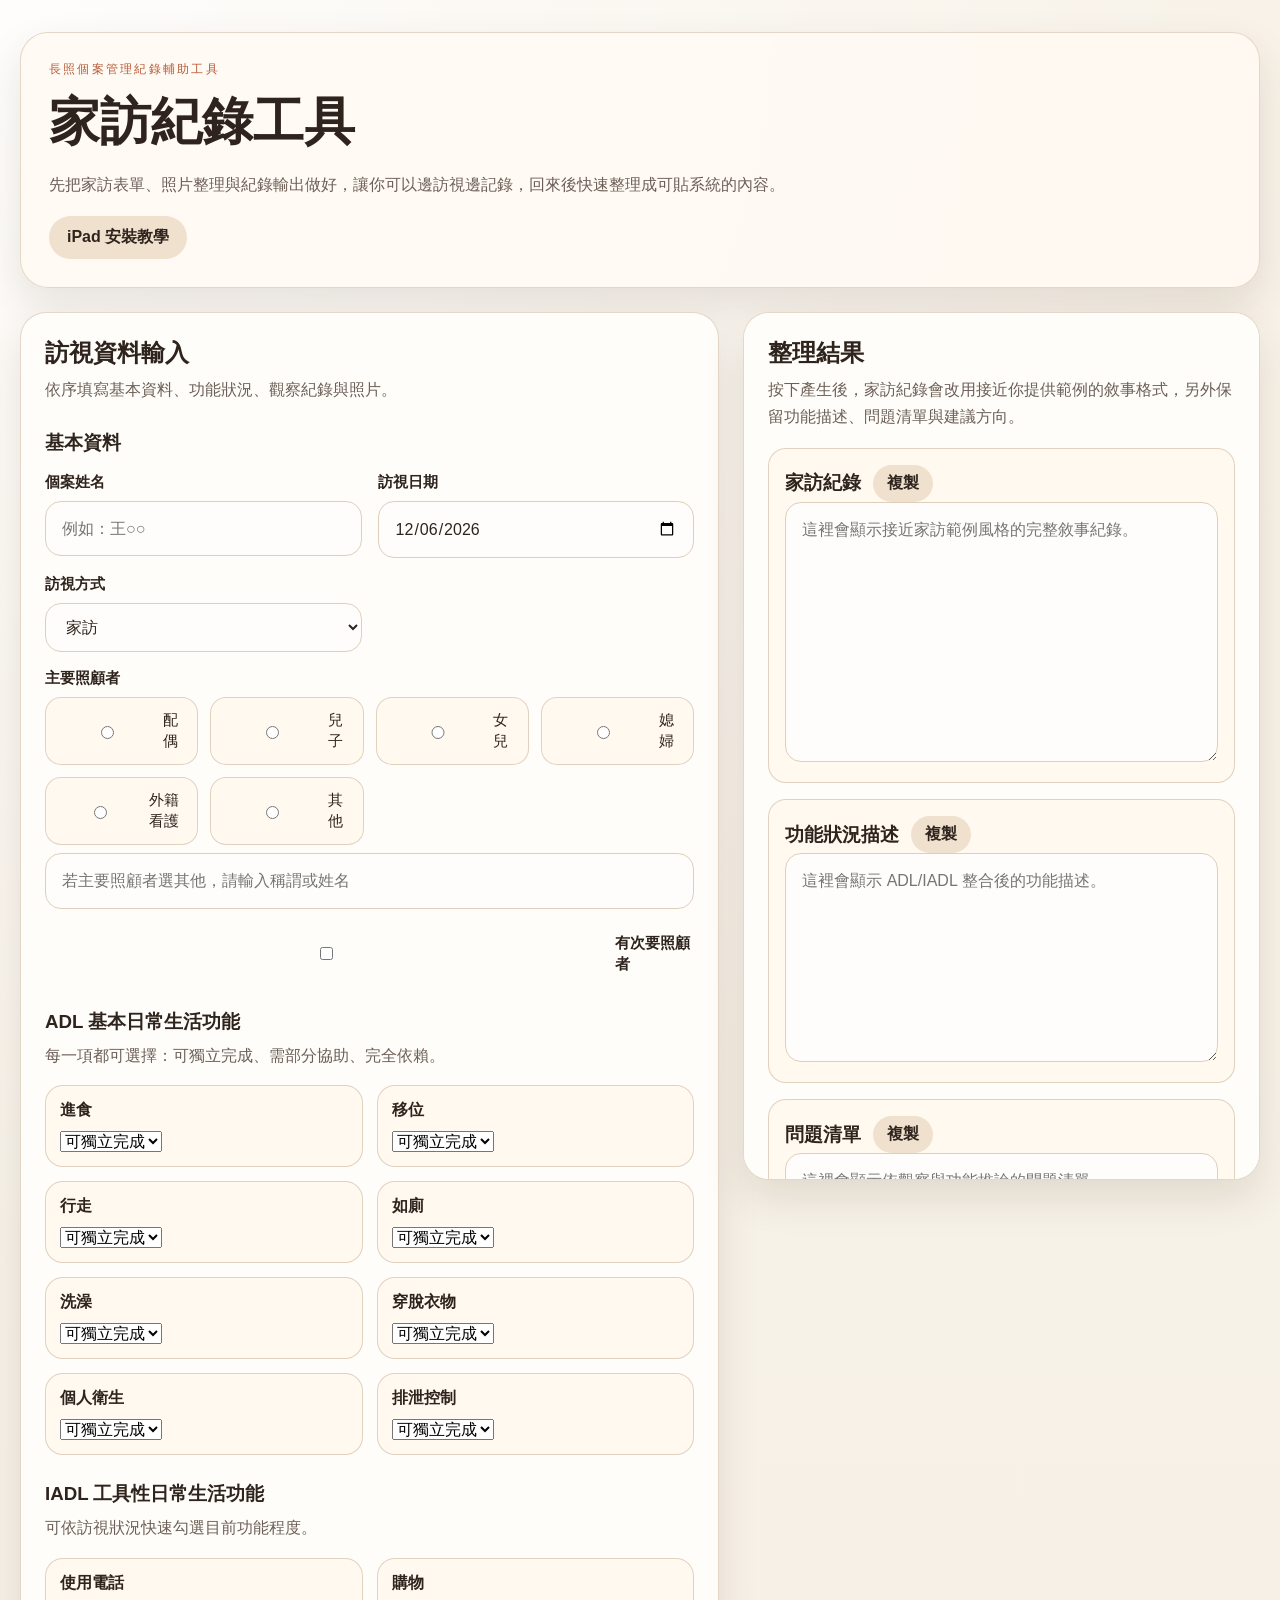
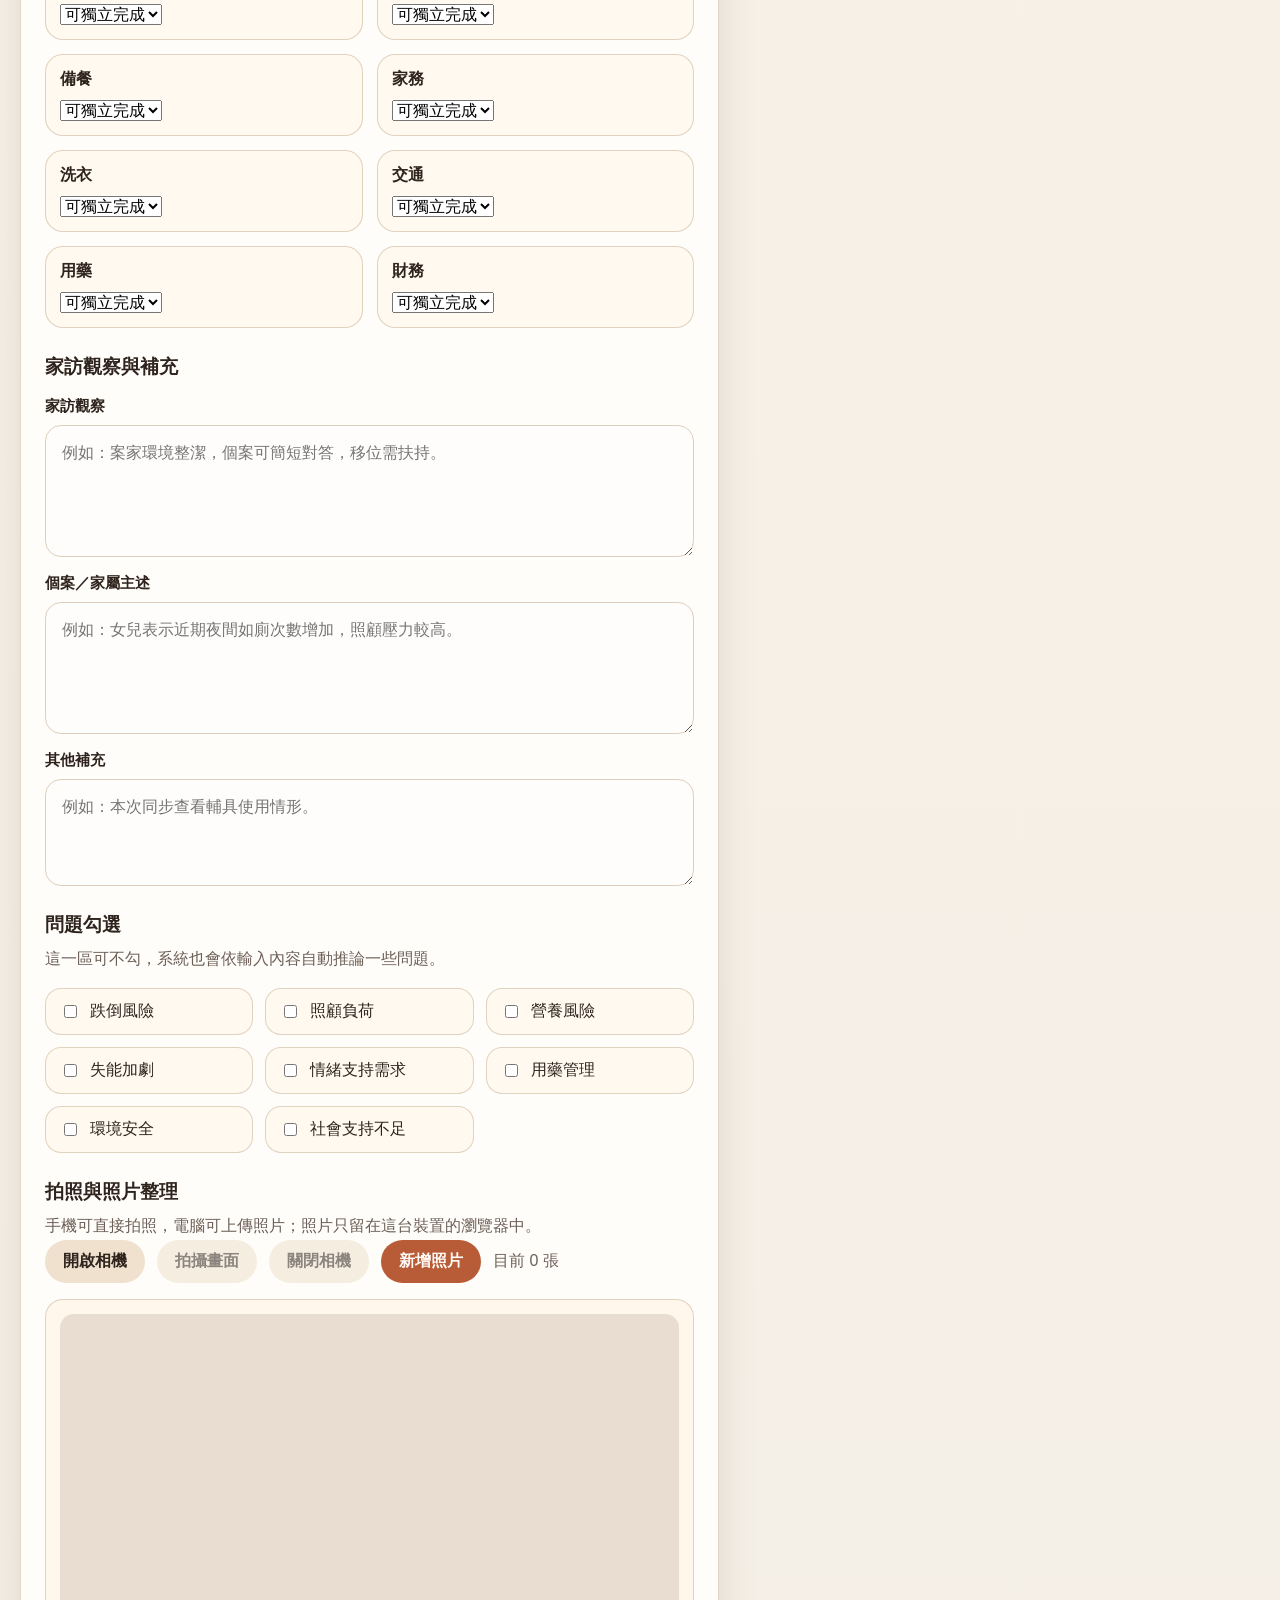
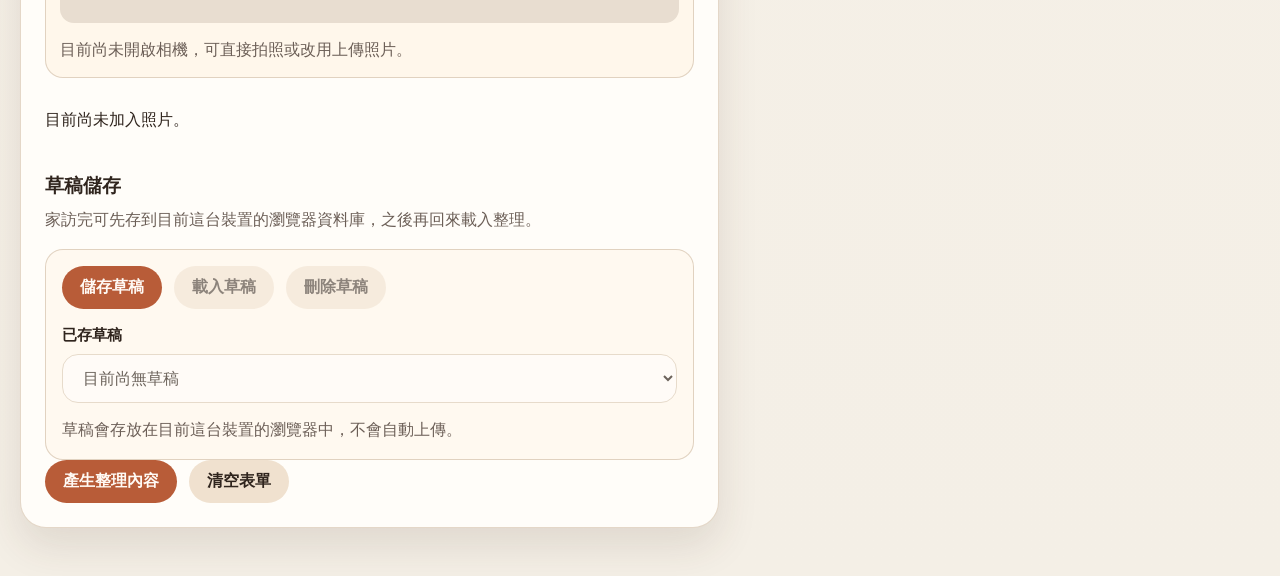
==== docs/index.html @ dca26e9b "Add PWA deployment assets" ====
<!-- 宣告這是一份 HTML5 文件。 -->
<!DOCTYPE html>
<!-- 設定網頁語系為繁體中文。 -->
<html lang="zh-Hant">
<!-- 開始網頁的標頭區塊。 -->
<head>
  <!-- 指定文字編碼為 UTF-8，避免中文亂碼。 -->
  <meta charset="UTF-8" />
  <!-- 讓手機瀏覽器使用正確的縮放方式。 -->
  <meta name="viewport" content="width=device-width, initial-scale=1.0" />
  <!-- 提供搜尋引擎與分享摘要的簡短說明。 -->
  <meta
    name="description"
    content="長照個案管理家訪紀錄輔助工具，支援 ADL/IADL 評估、拍照整理、草稿儲存與家訪紀錄輸出。"
  />
  <!-- 設定瀏覽器主題色。 -->
  <meta name="theme-color" content="#b85c38" />
  <!-- 讓 iPad / iPhone 可加入主畫面時使用獨立 App 模式。 -->
  <meta name="apple-mobile-web-app-capable" content="yes" />
  <!-- 設定 iPad / iPhone 加入主畫面後的標題。 -->
  <meta name="apple-mobile-web-app-title" content="家訪紀錄" />
  <!-- 設定 iOS 狀態列樣式。 -->
  <meta name="apple-mobile-web-app-status-bar-style" content="default" />
  <!-- 避免 iOS 自動把數字辨識成電話。 -->
  <meta name="format-detection" content="telephone=no" />
  <!-- 設定瀏覽器分頁標題。 -->
  <title>個管家訪紀錄輔助工具</title>
  <!-- 設定網站圖示。 -->
  <link rel="icon" type="image/svg+xml" href="./favicon.svg" />
  <!-- 提供 iPad / iPhone 主畫面圖示。 -->
  <link rel="apple-touch-icon" href="./favicon.svg" />
  <!-- 提供安裝到主畫面的網站設定。 -->
  <link rel="manifest" href="./manifest.webmanifest" />
  <!-- 載入外部樣式表，讓畫面更容易閱讀。 -->
  <script type="module" crossorigin src="./assets/main-B1l1r1tw.js"></script>
  <link rel="stylesheet" crossorigin href="./assets/styles-BOqEI7mK.css">
</head>
<!-- 開始網頁主體內容。 -->
<body>
  <!-- 外層容器用來控制整體版面寬度。 -->
  <div class="page-shell">
    <!-- 頁首區塊顯示工具名稱與用途。 -->
    <header class="hero">
      <!-- 顯示小標籤，讓使用者快速知道工具定位。 -->
      <p class="hero__eyebrow">長照個案管理紀錄輔助工具</p>
      <!-- 顯示主標題。 -->
      <h1>家訪紀錄工具</h1>
      <!-- 用白話文說明這一版的主要用途。 -->
      <p class="hero__intro">
        先把家訪表單、照片整理與紀錄輸出做好，讓你可以邊訪視邊記錄，回來後快速整理成可貼系統的內容。
      </p>
      <!-- 顯示常用入口按鈕。 -->
      <div class="hero__actions">
        <!-- 提供 iPad 安裝教學頁連結。 -->
        <a class="button button-link button--ghost" href="./install.html">iPad 安裝教學</a>
      </div>
    </header>

    <!-- 主要內容區塊放置表單與輸出結果。 -->
    <main class="layout">
      <!-- 左側欄位放使用者輸入表單。 -->
      <section class="panel panel--form">
        <!-- 區塊標題。 -->
        <div class="panel__heading">
          <!-- 顯示輸入區名稱。 -->
          <h2>訪視資料輸入</h2>
          <!-- 提醒使用者這一區要填什麼。 -->
          <p>依序填寫基本資料、功能狀況、觀察紀錄與照片。</p>
        </div>

        <!-- 家訪表單，送出時由 JavaScript 進行整理。 -->
        <form id="visit-form" class="visit-form">
          <!-- 基本資料區塊。 -->
          <section class="form-section">
            <!-- 區塊標題。 -->
            <h3>基本資料</h3>
            <!-- 欄位群組用來排列輸入框。 -->
            <div class="field-grid">
              <!-- 個案姓名輸入欄位。 -->
              <label class="field">
                <!-- 顯示欄位名稱。 -->
                <span>個案姓名</span>
                <!-- 讓使用者輸入姓名。 -->
                <input id="client-name" name="clientName" type="text" placeholder="例如：王○○" />
              </label>
              <!-- 訪視日期輸入欄位。 -->
              <label class="field">
                <!-- 顯示欄位名稱。 -->
                <span>訪視日期</span>
                <!-- 使用日期欄位方便快速選擇。 -->
                <input id="visit-date" name="visitDate" type="date" />
              </label>
              <!-- 訪視方式輸入欄位。 -->
              <label class="field">
                <!-- 顯示欄位名稱。 -->
                <span>訪視方式</span>
                <!-- 提供家訪或電訪等選項。 -->
                <select id="visit-type" name="visitType">
                  <!-- 預設選項。 -->
                  <option value="家訪">家訪</option>
                  <!-- 備用選項，方便未來擴充。 -->
                  <option value="電訪">電訪</option>
                </select>
              </label>
              <!-- 主要照顧者欄位。 -->
              <div class="field field--full">
                <!-- 顯示欄位名稱。 -->
                <span>主要照顧者</span>
                <!-- 勾選主要照顧者類型。 -->
                <div class="choice-grid">
                  <!-- 配偶選項。 -->
                  <label class="choice-item">
                    <!-- 單選按鈕。 -->
                    <input type="radio" name="primaryCaregiverOption" value="配偶" />
                    <!-- 顯示選項文字。 -->
                    <span>配偶</span>
                  </label>
                  <!-- 兒子選項。 -->
                  <label class="choice-item">
                    <!-- 單選按鈕。 -->
                    <input type="radio" name="primaryCaregiverOption" value="兒子" />
                    <!-- 顯示選項文字。 -->
                    <span>兒子</span>
                  </label>
                  <!-- 女兒選項。 -->
                  <label class="choice-item">
                    <!-- 單選按鈕。 -->
                    <input type="radio" name="primaryCaregiverOption" value="女兒" />
                    <!-- 顯示選項文字。 -->
                    <span>女兒</span>
                  </label>
                  <!-- 媳婦選項。 -->
                  <label class="choice-item">
                    <!-- 單選按鈕。 -->
                    <input type="radio" name="primaryCaregiverOption" value="媳婦" />
                    <!-- 顯示選項文字。 -->
                    <span>媳婦</span>
                  </label>
                  <!-- 外籍看護選項。 -->
                  <label class="choice-item">
                    <!-- 單選按鈕。 -->
                    <input type="radio" name="primaryCaregiverOption" value="外籍看護" />
                    <!-- 顯示選項文字。 -->
                    <span>外籍看護</span>
                  </label>
                  <!-- 其他選項。 -->
                  <label class="choice-item">
                    <!-- 單選按鈕。 -->
                    <input id="primary-caregiver-other-option" type="radio" name="primaryCaregiverOption" value="其他" />
                    <!-- 顯示選項文字。 -->
                    <span>其他</span>
                  </label>
                </div>
                <!-- 主要照顧者其他輸入欄位。 -->
                <input
                  id="primary-caregiver-other-text"
                  name="primaryCaregiverOtherText"
                  type="text"
                  placeholder="若主要照顧者選其他，請輸入稱謂或姓名"
                  disabled
                />
                <!-- 次要照顧者開關。 -->
                <label class="toggle-item">
                  <!-- 顯示是否有次要照顧者。 -->
                  <input id="has-secondary-caregiver" type="checkbox" />
                  <!-- 顯示說明文字。 -->
                  <span>有次要照顧者</span>
                </label>
                <!-- 次要照顧者區塊，勾選後再展開。 -->
                <div id="secondary-caregiver-section" class="secondary-caregiver is-hidden">
                  <!-- 顯示欄位名稱。 -->
                  <span>次要照顧者</span>
                  <!-- 勾選次要照顧者類型。 -->
                  <div class="choice-grid">
                    <!-- 配偶選項。 -->
                    <label class="choice-item">
                      <!-- 單選按鈕。 -->
                      <input type="radio" name="secondaryCaregiverOption" value="配偶" />
                      <!-- 顯示選項文字。 -->
                      <span>配偶</span>
                    </label>
                    <!-- 兒子選項。 -->
                    <label class="choice-item">
                      <!-- 單選按鈕。 -->
                      <input type="radio" name="secondaryCaregiverOption" value="兒子" />
                      <!-- 顯示選項文字。 -->
                      <span>兒子</span>
                    </label>
                    <!-- 女兒選項。 -->
                    <label class="choice-item">
                      <!-- 單選按鈕。 -->
                      <input type="radio" name="secondaryCaregiverOption" value="女兒" />
                      <!-- 顯示選項文字。 -->
                      <span>女兒</span>
                    </label>
                    <!-- 媳婦選項。 -->
                    <label class="choice-item">
                      <!-- 單選按鈕。 -->
                      <input type="radio" name="secondaryCaregiverOption" value="媳婦" />
                      <!-- 顯示選項文字。 -->
                      <span>媳婦</span>
                    </label>
                    <!-- 外籍看護選項。 -->
                    <label class="choice-item">
                      <!-- 單選按鈕。 -->
                      <input type="radio" name="secondaryCaregiverOption" value="外籍看護" />
                      <!-- 顯示選項文字。 -->
                      <span>外籍看護</span>
                    </label>
                    <!-- 其他選項。 -->
                    <label class="choice-item">
                      <!-- 單選按鈕。 -->
                      <input id="secondary-caregiver-other-option" type="radio" name="secondaryCaregiverOption" value="其他" />
                      <!-- 顯示選項文字。 -->
                      <span>其他</span>
                    </label>
                  </div>
                  <!-- 次要照顧者其他輸入欄位。 -->
                  <input
                    id="secondary-caregiver-other-text"
                    name="secondaryCaregiverOtherText"
                    type="text"
                    placeholder="若次要照顧者選其他，請輸入稱謂或姓名"
                    disabled
                  />
                </div>
              </div>
            </div>
          </section>

          <!-- ADL 區塊由 JavaScript 自動產生。 -->
          <section class="form-section">
            <!-- 顯示區塊標題。 -->
            <h3>ADL 基本日常生活功能</h3>
            <!-- 提示使用者如何選擇等級。 -->
            <p class="section-note">每一項都可選擇：可獨立完成、需部分協助、完全依賴。</p>
            <!-- 放置 ADL 選項的容器。 -->
            <div id="adl-fields" class="rating-grid"></div>
          </section>

          <!-- IADL 區塊由 JavaScript 自動產生。 -->
          <section class="form-section">
            <!-- 顯示區塊標題。 -->
            <h3>IADL 工具性日常生活功能</h3>
            <!-- 提示使用者如何選擇等級。 -->
            <p class="section-note">可依訪視狀況快速勾選目前功能程度。</p>
            <!-- 放置 IADL 選項的容器。 -->
            <div id="iadl-fields" class="rating-grid"></div>
          </section>

          <!-- 家訪觀察區塊。 -->
          <section class="form-section">
            <!-- 顯示區塊標題。 -->
            <h3>家訪觀察與補充</h3>
            <!-- 欄位群組用來排列文字輸入框。 -->
            <div class="field-grid field-grid--single">
              <!-- 家訪觀察欄位。 -->
              <label class="field">
                <!-- 顯示欄位名稱。 -->
                <span>家訪觀察</span>
                <!-- 讓使用者輸入現場觀察內容。 -->
                <textarea id="observation" name="observation" rows="4" placeholder="例如：案家環境整潔，個案可簡短對答，移位需扶持。"></textarea>
              </label>
              <!-- 個案或家屬主述欄位。 -->
              <label class="field">
                <!-- 顯示欄位名稱。 -->
                <span>個案／家屬主述</span>
                <!-- 讓使用者記錄主要回饋。 -->
                <textarea id="statement" name="statement" rows="4" placeholder="例如：女兒表示近期夜間如廁次數增加，照顧壓力較高。"></textarea>
              </label>
              <!-- 其他補充欄位。 -->
              <label class="field">
                <!-- 顯示欄位名稱。 -->
                <span>其他補充</span>
                <!-- 讓使用者補充未涵蓋資訊。 -->
                <textarea id="extra-note" name="extraNote" rows="3" placeholder="例如：本次同步查看輔具使用情形。"></textarea>
              </label>
            </div>
          </section>

          <!-- 問題勾選區塊。 -->
          <section class="form-section">
            <!-- 顯示區塊標題。 -->
            <h3>問題勾選</h3>
            <!-- 提醒這一區是可選填。 -->
            <p class="section-note">這一區可不勾，系統也會依輸入內容自動推論一些問題。</p>
            <!-- 放置問題核取方塊的容器。 -->
            <div id="issue-fields" class="check-grid"></div>
          </section>

          <!-- 照片區塊。 -->
          <section class="form-section">
            <!-- 顯示區塊標題。 -->
            <h3>拍照與照片整理</h3>
            <!-- 用白話文說明可拍照或上傳。 -->
            <p class="section-note">手機可直接拍照，電腦可上傳照片；照片只留在這台裝置的瀏覽器中。</p>
            <!-- 拍照控制區。 -->
            <div class="photo-actions">
              <!-- 開啟裝置相機。 -->
              <button id="start-camera" class="button button--ghost" type="button">開啟相機</button>
              <!-- 拍攝目前畫面。 -->
              <button id="capture-photo" class="button button--ghost" type="button">拍攝畫面</button>
              <!-- 關閉相機串流。 -->
              <button id="stop-camera" class="button button--ghost" type="button">關閉相機</button>
              <!-- 使用 label 包住 input 讓按鈕比較好看。 -->
              <label class="button button--primary" for="photo-input">新增照片</label>
              <!-- 檔案輸入支援多張圖片與手機相機。 -->
              <input id="photo-input" type="file" accept="image/*" capture="environment" multiple />
              <!-- 顯示已選照片數量。 -->
              <span id="photo-count" class="photo-count">目前 0 張</span>
            </div>
            <!-- 相機預覽區塊。 -->
            <div class="camera-box">
              <!-- 顯示相機畫面預覽。 -->
              <video id="camera-preview" autoplay playsinline muted></video>
              <!-- 顯示相機狀態文字。 -->
              <p id="camera-status" class="camera-status">目前尚未開啟相機，可直接拍照或改用上傳照片。</p>
              <!-- 畫布用來把相機畫面轉成圖片。 -->
              <canvas id="capture-canvas"></canvas>
            </div>
            <!-- 照片預覽容器。 -->
            <div id="photo-preview" class="photo-grid"></div>
          </section>

          <!-- 草稿儲存區塊。 -->
          <section class="form-section">
            <!-- 顯示區塊標題。 -->
            <h3>草稿儲存</h3>
            <!-- 說明目前草稿儲存位置。 -->
            <p class="section-note">家訪完可先存到目前這台裝置的瀏覽器資料庫，之後再回來載入整理。</p>
            <!-- 草稿操作區。 -->
            <div class="draft-box">
              <!-- 草稿操作按鈕列。 -->
              <div class="draft-actions">
                <!-- 儲存新草稿。 -->
                <button id="save-draft" type="button" class="button button--primary">儲存草稿</button>
                <!-- 載入選取草稿。 -->
                <button id="load-draft" type="button" class="button button--ghost">載入草稿</button>
                <!-- 刪除選取草稿。 -->
                <button id="delete-draft" type="button" class="button button--ghost">刪除草稿</button>
              </div>
              <!-- 草稿選擇清單。 -->
              <label class="field">
                <!-- 顯示欄位名稱。 -->
                <span>已存草稿</span>
                <!-- 顯示目前已儲存的草稿。 -->
                <select id="draft-select">
                  <!-- 預設提示。 -->
                  <option value="">目前尚無草稿</option>
                </select>
              </label>
              <!-- 顯示草稿狀態文字。 -->
              <p id="draft-status" class="draft-status">草稿會存放在目前這台裝置的瀏覽器中，不會自動上傳。</p>
            </div>
          </section>

          <!-- 操作按鈕列。 -->
          <div class="form-actions">
            <!-- 送出表單並產生整理結果。 -->
            <button type="submit" class="button button--primary">產生整理內容</button>
            <!-- 重設表單讓使用者快速重新開始。 -->
            <button type="reset" class="button button--ghost">清空表單</button>
          </div>
        </form>
      </section>

      <!-- 右側欄位放系統整理後的結果。 -->
      <section class="panel panel--output">
        <!-- 區塊標題。 -->
        <div class="panel__heading">
          <!-- 顯示輸出區名稱。 -->
          <h2>整理結果</h2>
          <!-- 說明輸出用途。 -->
          <p>按下產生後，家訪紀錄會改用接近你提供範例的敘事格式，另外保留功能描述、問題清單與建議方向。</p>
        </div>

        <!-- 輸出卡片群組。 -->
        <div class="output-stack">
          <!-- 家訪紀錄輸出卡片。 -->
          <article class="output-card">
            <!-- 卡片標題列。 -->
            <div class="output-card__header">
              <!-- 顯示欄位名稱。 -->
              <h3>家訪紀錄</h3>
              <!-- 複製按鈕。 -->
              <button class="button button--small" data-copy-target="visit-record-output" type="button">複製</button>
            </div>
            <!-- 顯示產出的文字結果。 -->
            <textarea id="visit-record-output" rows="9" readonly placeholder="這裡會顯示接近家訪範例風格的完整敘事紀錄。"></textarea>
          </article>

          <!-- 功能描述輸出卡片。 -->
          <article class="output-card">
            <!-- 卡片標題列。 -->
            <div class="output-card__header">
              <!-- 顯示欄位名稱。 -->
              <h3>功能狀況描述</h3>
              <!-- 複製按鈕。 -->
              <button class="button button--small" data-copy-target="function-output" type="button">複製</button>
            </div>
            <!-- 顯示產出的文字結果。 -->
            <textarea id="function-output" rows="7" readonly placeholder="這裡會顯示 ADL/IADL 整合後的功能描述。"></textarea>
          </article>

          <!-- 問題清單輸出卡片。 -->
          <article class="output-card">
            <!-- 卡片標題列。 -->
            <div class="output-card__header">
              <!-- 顯示欄位名稱。 -->
              <h3>問題清單</h3>
              <!-- 複製按鈕。 -->
              <button class="button button--small" data-copy-target="problem-output" type="button">複製</button>
            </div>
            <!-- 顯示產出的文字結果。 -->
            <textarea id="problem-output" rows="6" readonly placeholder="這裡會顯示依觀察與功能推論的問題清單。"></textarea>
          </article>

          <!-- 建議方向輸出卡片。 -->
          <article class="output-card">
            <!-- 卡片標題列。 -->
            <div class="output-card__header">
              <!-- 顯示欄位名稱。 -->
              <h3>建議方向</h3>
              <!-- 複製按鈕。 -->
              <button class="button button--small" data-copy-target="suggestion-output" type="button">複製</button>
            </div>
            <!-- 顯示產出的文字結果。 -->
            <textarea id="suggestion-output" rows="6" readonly placeholder="這裡會顯示較保守語氣的建議方向。"></textarea>
          </article>

          <!-- 固定提醒區塊。 -->
          <article class="output-card output-card--note">
            <!-- 顯示固定備註標題。 -->
            <h3>固定備註</h3>
            <!-- 顯示每次都要附上的提醒。 -->
            <p id="fixed-note">
              本內容為AI依輸入資料自動整理之建議，僅供參考，實際服務規劃仍須由個案管理人員依專業判斷執行。
            </p>
          </article>
        </div>
      </section>
    </main>
  </div>

  <!-- 載入主要功能腳本。 -->
</body>
</html>
---- docs/assets/styles-BOqEI7mK.css ----
:root{--bg-color:#f4efe6;--panel-color:#fffdf9;--text-color:#2f241d;--muted-color:#6c5f57;--accent-color:#b85c38;--accent-dark:#8d4226;--line-color:#decfbc;--shadow-color:0 18px 40px #4935251f}*{box-sizing:border-box}body{background:radial-gradient(circle at top left, #ffffffe0, transparent 32%), linear-gradient(180deg, #f8f2e8 0%, var(--bg-color) 100%);color:var(--text-color);margin:0;font-family:Noto Sans TC,Microsoft JhengHei,sans-serif}input,select,textarea,button{font:inherit}.page-shell{max-width:1440px;margin:0 auto;padding:32px 20px 48px}.hero{box-shadow:var(--shadow-color);background:#fffaf3e6;border:1px solid #decfbccc;border-radius:28px;padding:28px}.hero__eyebrow{letter-spacing:.18em;color:var(--accent-color);margin:0 0 10px;font-size:.78rem}.hero h1{margin:0;font-size:clamp(2rem,4vw,3.3rem)}.hero__intro{max-width:860px;color:var(--muted-color);margin:14px 0 0;line-height:1.7}.hero__actions{flex-wrap:wrap;gap:12px;margin-top:18px;display:flex}.layout{grid-template-columns:minmax(0,1.15fr) minmax(360px,.85fr);gap:24px;margin-top:24px;display:grid}.panel{background:var(--panel-color);box-shadow:var(--shadow-color);border:1px solid #decfbccc;border-radius:26px;padding:24px}.panel--output{max-height:calc(100vh - 32px);position:sticky;top:16px;overflow:auto}.panel__heading h2,.form-section h3,.output-card h3{margin:0}.panel__heading p,.section-note{color:var(--muted-color);margin:8px 0 0;line-height:1.65}.form-section{margin-top:26px}.field-grid{grid-template-columns:repeat(2,minmax(0,1fr));gap:16px;margin-top:16px;display:grid}.field-grid--single{grid-template-columns:minmax(0,1fr)}.field{flex-direction:column;gap:8px;display:flex}.field--full{grid-column:1/-1}.field span{font-size:.95rem;font-weight:700}.choice-grid{grid-template-columns:repeat(auto-fit,minmax(140px,1fr));gap:12px;display:grid}.choice-item{cursor:pointer;background:#fff9f0;border:1px solid #decfbce6;border-radius:16px;align-items:center;gap:10px;padding:12px 14px;display:flex}.choice-item span{font-weight:500}.toggle-item{cursor:pointer;align-items:center;gap:10px;margin-top:8px;padding:8px 2px;display:flex}.secondary-caregiver{flex-direction:column;gap:10px;margin-top:8px;display:flex}.is-hidden{display:none}.draft-box{background:#fff9f0;border:1px solid #decfbce6;border-radius:18px;margin-top:16px;padding:16px}.draft-actions{flex-wrap:wrap;gap:12px;margin-bottom:16px;display:flex}.draft-status{color:var(--muted-color);margin:14px 0 0;line-height:1.6}.field input,.field select,.field textarea,.output-card textarea{border:1px solid var(--line-color);width:100%;color:var(--text-color);background:#fffdfb;border-radius:16px;padding:14px 16px;line-height:1.6}.field textarea,.output-card textarea{resize:vertical}.field input:focus,.field select:focus,.field textarea:focus,.output-card textarea:focus{border-color:var(--accent-color);outline:none;box-shadow:0 0 0 4px #b85c381f}.rating-grid{grid-template-columns:repeat(auto-fit,minmax(220px,1fr));gap:14px;margin-top:16px;display:grid}.rating-card{background:#fff9f0;border:1px solid #decfbce6;border-radius:18px;padding:14px}.rating-card label{margin-bottom:10px;font-weight:700;display:block}.check-grid{grid-template-columns:repeat(auto-fit,minmax(200px,1fr));gap:12px;margin-top:16px;display:grid}.check-item{background:#fff9f0;border:1px solid #decfbce6;border-radius:16px;align-items:center;gap:10px;padding:12px 14px;display:flex}.photo-actions,.form-actions,.output-card__header{flex-wrap:wrap;align-items:center;gap:12px;display:flex}.photo-count{color:var(--muted-color)}.camera-box{background:#fff7eb;border:1px solid #decfbce6;border-radius:18px;margin-top:16px;padding:14px}#camera-preview{object-fit:cover;background:#e8ddd0;border-radius:14px;width:100%;min-height:220px}.camera-status{color:var(--muted-color);margin:10px 0 0;line-height:1.6}#capture-canvas,#photo-input{display:none}.photo-grid{grid-template-columns:repeat(auto-fit,minmax(160px,1fr));gap:14px;margin-top:16px;display:grid}.photo-card{background:#fff7eb;border:1px solid #decfbce6;border-radius:18px;padding:12px}.photo-card img{object-fit:cover;border-radius:14px;width:100%;height:140px;display:block}.photo-card p{color:var(--muted-color);word-break:break-word;margin:10px 0 0;font-size:.88rem}.button{cursor:pointer;white-space:nowrap;border:none;border-radius:999px;padding:11px 18px;font-weight:700}.button-link{justify-content:center;align-items:center;text-decoration:none;display:inline-flex}.button--primary{background:var(--accent-color);color:#fffaf5}.button--ghost,.button--small{color:var(--text-color);background:#f0e1cf}.button--small{padding:8px 14px}.button:disabled{opacity:.55;cursor:not-allowed}.output-stack{gap:16px;margin-top:18px;display:grid}.output-card{background:#fff9f0;border:1px solid #decfbce6;border-radius:18px;padding:16px}.output-card--note{background:#fff5e8}.guide-layout{grid-template-columns:minmax(0,1.05fr) minmax(320px,.95fr);gap:24px;margin-top:24px;display:grid}.guide-stack{gap:16px;margin-top:18px;display:grid}.guide-card{background:#fff9f0;border:1px solid #decfbce6;border-radius:18px;grid-template-columns:68px minmax(0,1fr);gap:16px;padding:18px;display:grid}.guide-card__number{background:var(--accent-color);color:#fffaf5;border-radius:16px;justify-content:center;align-items:center;width:52px;height:52px;font-size:1.3rem;font-weight:800;display:flex}.guide-card__content h3{margin:0}.guide-card__content p{color:var(--muted-color);margin:10px 0 0;line-height:1.7}.guide-shot{background:#fff3e2;border:1px solid #decfbce6;border-radius:14px;margin-top:12px;padding:12px 14px;line-height:1.7}#fixed-note{color:var(--muted-color);margin:10px 0 0;line-height:1.7}@media (width<=1080px){.layout,.guide-layout{grid-template-columns:minmax(0,1fr)}.panel--output{max-height:none;position:static}}@media (width<=720px){.page-shell{padding:16px 14px 32px}.field-grid,.guide-card{grid-template-columns:minmax(0,1fr)}.hero,.panel{border-radius:20px;padding:18px}}
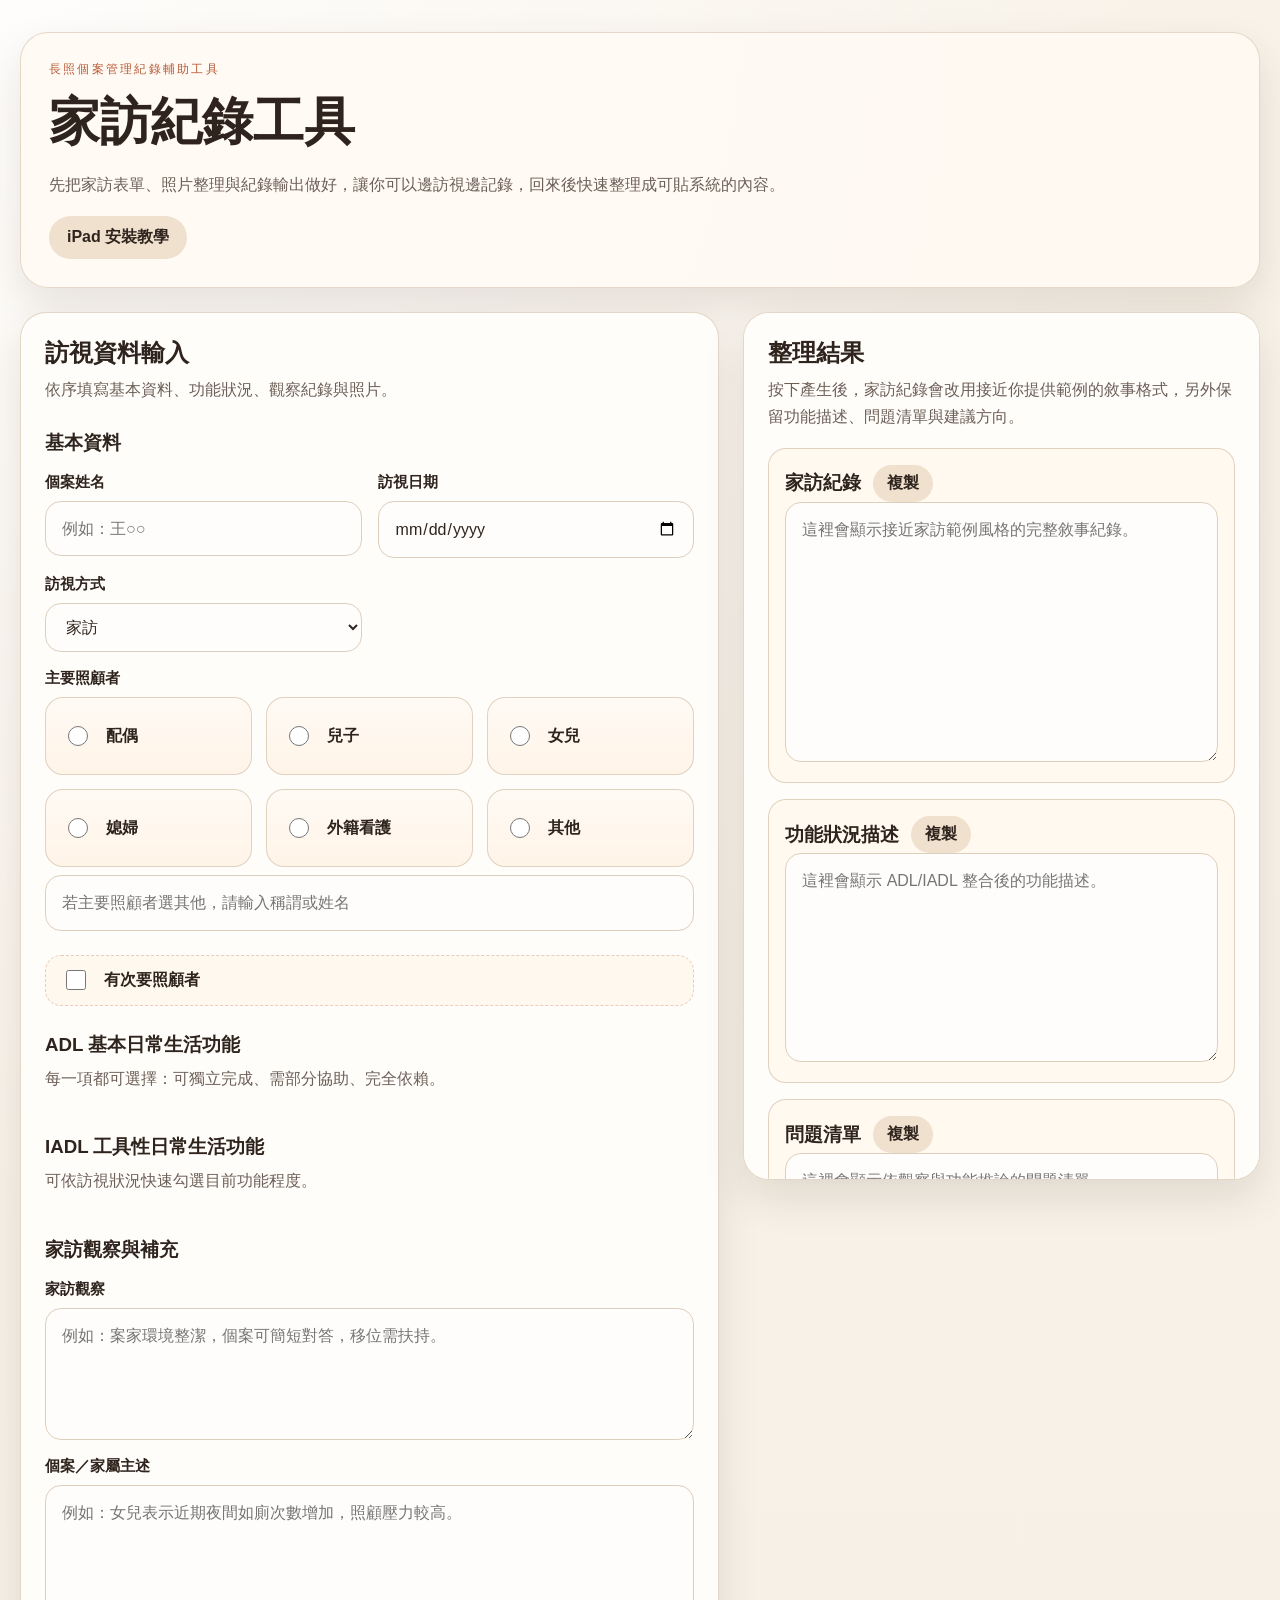
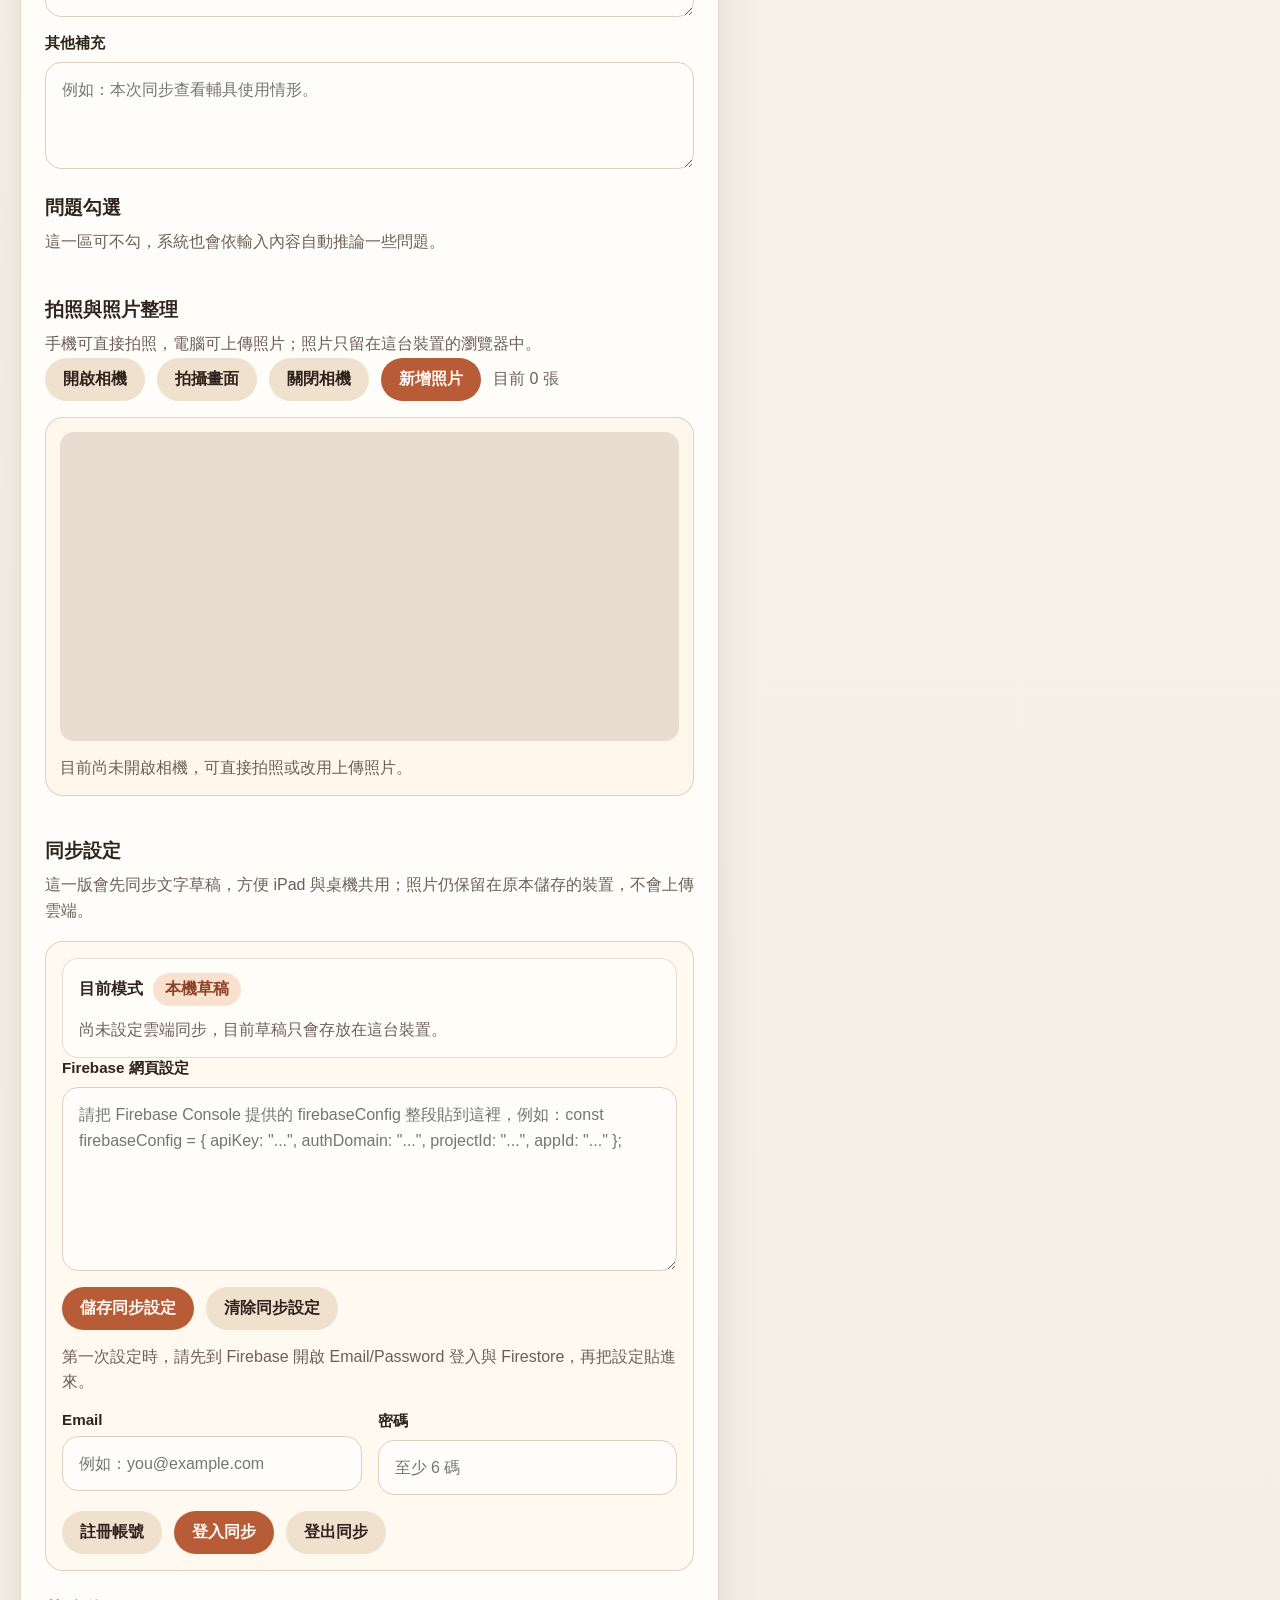
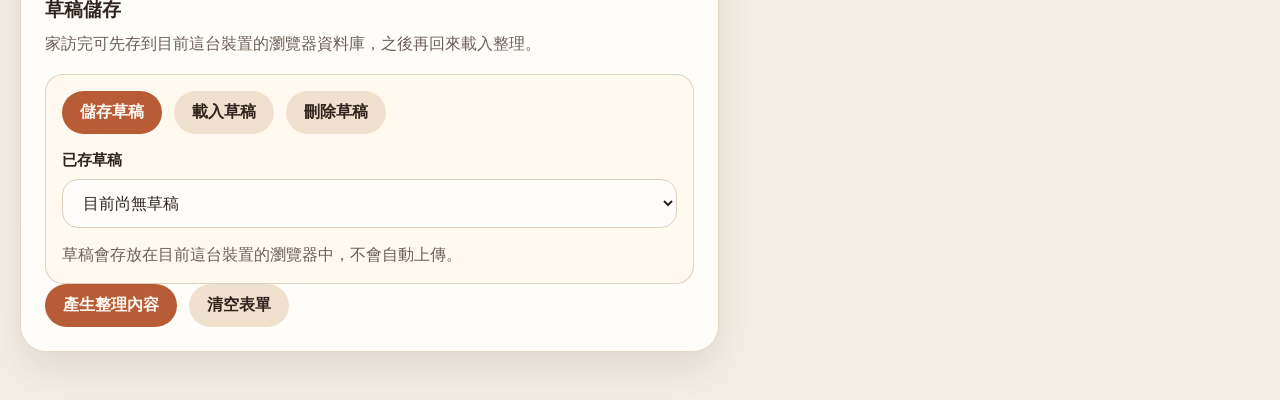
==== commit 955d0854: "Deploy updated GitHub Pages PWA" ====
--- a/docs/index.html
+++ b/docs/index.html
@@ -32,8 +32,8 @@
   <!-- 提供安裝到主畫面的網站設定。 -->
   <link rel="manifest" href="./manifest.webmanifest" />
   <!-- 載入外部樣式表，讓畫面更容易閱讀。 -->
-  <script type="module" crossorigin src="./assets/main-B1l1r1tw.js"></script>
-  <link rel="stylesheet" crossorigin href="./assets/styles-BOqEI7mK.css">
+  <script type="module" crossorigin src="./assets/main.js"></script>
+  <link rel="stylesheet" crossorigin href="./assets/styles.css">
 </head>
 <!-- 開始網頁主體內容。 -->
 <body>
@@ -322,12 +322,85 @@
             <div id="photo-preview" class="photo-grid"></div>
           </section>
 
+          <!-- 免費優先同步區塊。 -->
+          <section class="form-section">
+            <!-- 顯示區塊標題。 -->
+            <h3>同步設定</h3>
+            <!-- 說明這一版同步的範圍。 -->
+            <p class="section-note">
+              這一版會先同步文字草稿，方便 iPad 與桌機共用；照片仍保留在原本儲存的裝置，不會上傳雲端。
+            </p>
+            <!-- 同步設定外框。 -->
+            <div class="sync-box">
+              <!-- 顯示目前同步模式與狀態。 -->
+              <div class="sync-summary">
+                <!-- 顯示目前使用中的草稿模式。 -->
+                <p class="sync-mode-row">
+                  <!-- 顯示標題文字。 -->
+                  <span>目前模式</span>
+                  <!-- 顯示目前是本機或雲端草稿。 -->
+                  <strong id="sync-mode-badge" class="mode-badge">本機草稿</strong>
+                </p>
+                <!-- 顯示同步狀態說明。 -->
+                <p id="sync-status" class="sync-status">尚未設定雲端同步，目前草稿只會存放在這台裝置。</p>
+              </div>
+              <!-- Firebase 設定輸入區。 -->
+              <label class="field">
+                <!-- 顯示欄位名稱。 -->
+                <span>Firebase 網頁設定</span>
+                <!-- 讓使用者可直接貼上 Firebase 設定內容。 -->
+                <textarea
+                  id="firebase-config"
+                  rows="6"
+                  placeholder="請把 Firebase Console 提供的 firebaseConfig 整段貼到這裡，例如：const firebaseConfig = { apiKey: &quot;...&quot;, authDomain: &quot;...&quot;, projectId: &quot;...&quot;, appId: &quot;...&quot; };"
+                ></textarea>
+              </label>
+              <!-- 同步設定按鈕列。 -->
+              <div class="sync-actions">
+                <!-- 儲存 Firebase 設定。 -->
+                <button id="save-sync-config" type="button" class="button button--primary">儲存同步設定</button>
+                <!-- 清除 Firebase 設定。 -->
+                <button id="clear-sync-config" type="button" class="button button--ghost">清除同步設定</button>
+              </div>
+              <!-- 顯示簡短操作提醒。 -->
+              <p class="sync-help">
+                第一次設定時，請先到 Firebase 開啟 Email/Password 登入與 Firestore，再把設定貼進來。
+              </p>
+              <!-- 帳號登入欄位區塊。 -->
+              <div class="field-grid">
+                <!-- Email 欄位。 -->
+                <label class="field">
+                  <!-- 顯示欄位名稱。 -->
+                  <span>Email</span>
+                  <!-- 讓使用者輸入登入 Email。 -->
+                  <input id="sync-email" type="email" placeholder="例如：you@example.com" autocomplete="username" />
+                </label>
+                <!-- 密碼欄位。 -->
+                <label class="field">
+                  <!-- 顯示欄位名稱。 -->
+                  <span>密碼</span>
+                  <!-- 讓使用者輸入登入密碼。 -->
+                  <input id="sync-password" type="password" placeholder="至少 6 碼" autocomplete="current-password" />
+                </label>
+              </div>
+              <!-- 帳號操作按鈕列。 -->
+              <div class="sync-actions">
+                <!-- 建立同步帳號。 -->
+                <button id="register-sync-account" type="button" class="button button--ghost">註冊帳號</button>
+                <!-- 登入同步帳號。 -->
+                <button id="login-sync-account" type="button" class="button button--primary">登入同步</button>
+                <!-- 登出同步帳號。 -->
+                <button id="logout-sync-account" type="button" class="button button--ghost">登出同步</button>
+              </div>
+            </div>
+          </section>
+
           <!-- 草稿儲存區塊。 -->
           <section class="form-section">
             <!-- 顯示區塊標題。 -->
             <h3>草稿儲存</h3>
             <!-- 說明目前草稿儲存位置。 -->
-            <p class="section-note">家訪完可先存到目前這台裝置的瀏覽器資料庫，之後再回來載入整理。</p>
+            <p id="draft-section-note" class="section-note">家訪完可先存到目前這台裝置的瀏覽器資料庫，之後再回來載入整理。</p>
             <!-- 草稿操作區。 -->
             <div class="draft-box">
               <!-- 草稿操作按鈕列。 -->
--- a/docs/assets/styles.css
+++ b/docs/assets/styles.css
@@ -0,0 +1 @@
+:root{--bg-color:#f4efe6;--panel-color:#fffdf9;--text-color:#2f241d;--muted-color:#6c5f57;--accent-color:#b85c38;--accent-dark:#8d4226;--line-color:#decfbc;--shadow-color:0 18px 40px #4935251f}*{box-sizing:border-box}body{background:radial-gradient(circle at top left, #ffffffe0, transparent 32%), linear-gradient(180deg, #f8f2e8 0%, var(--bg-color) 100%);color:var(--text-color);margin:0;font-family:Noto Sans TC,Microsoft JhengHei,sans-serif}input,select,textarea,button{font:inherit}.page-shell{max-width:1440px;margin:0 auto;padding:32px 20px 48px}.hero{box-shadow:var(--shadow-color);background:#fffaf3e6;border:1px solid #decfbccc;border-radius:28px;padding:28px}.hero__eyebrow{letter-spacing:.18em;color:var(--accent-color);margin:0 0 10px;font-size:.78rem}.hero h1{margin:0;font-size:clamp(2rem,4vw,3.3rem)}.hero__intro{max-width:860px;color:var(--muted-color);margin:14px 0 0;line-height:1.7}.hero__actions{flex-wrap:wrap;gap:12px;margin-top:18px;display:flex}.layout{grid-template-columns:minmax(0,1.15fr) minmax(360px,.85fr);gap:24px;margin-top:24px;display:grid}.panel{background:var(--panel-color);box-shadow:var(--shadow-color);border:1px solid #decfbccc;border-radius:26px;padding:24px}.panel--output{max-height:calc(100vh - 32px);position:sticky;top:16px;overflow:auto}.panel__heading h2,.form-section h3,.output-card h3{margin:0}.panel__heading p,.section-note{color:var(--muted-color);margin:8px 0 0;line-height:1.65}.form-section{margin-top:26px}.field-grid{grid-template-columns:repeat(2,minmax(0,1fr));gap:16px;margin-top:16px;display:grid}.field-grid--single{grid-template-columns:minmax(0,1fr)}.field{flex-direction:column;gap:8px;display:flex}.field--full{grid-column:1/-1}.field>span{font-size:.95rem;font-weight:700}.choice-grid{grid-template-columns:repeat(auto-fit,minmax(180px,1fr));gap:14px;display:grid}.choice-item{cursor:pointer;background:linear-gradient(#fffaf4 0%,#fff4e8 100%);border:1px solid #decfbce6;border-radius:18px;grid-template-columns:28px minmax(0,1fr);align-items:center;gap:14px;min-height:78px;padding:16px 18px;transition:transform .18s,border-color .18s,box-shadow .18s,background .18s;display:grid}.choice-item input{block-size:20px;inline-size:20px;accent-color:var(--accent-color);margin:0}.choice-item span{word-break:keep-all;overflow-wrap:break-word;font-size:1rem;font-weight:700;line-height:1.35;display:block}.choice-item:hover{border-color:#b85c3873;transform:translateY(-1px)}.choice-item:has(input:checked){background:linear-gradient(#fff4ea 0%,#ffe9da 100%);border-color:#b85c3899;box-shadow:0 0 0 4px #b85c381a}.toggle-item{cursor:pointer;background:#fff8ef;border:1px dashed #b85c3847;border-radius:16px;grid-template-columns:28px minmax(0,1fr);align-items:center;gap:14px;margin-top:16px;padding:14px 16px;display:grid}.toggle-item input{block-size:20px;inline-size:20px;accent-color:var(--accent-color);margin:0}.toggle-item span{font-weight:700}.secondary-caregiver{border-top:1px solid #decfbccc;flex-direction:column;gap:12px;margin-top:16px;padding-top:16px;display:flex}.secondary-caregiver>span{font-size:.95rem;font-weight:700}.is-hidden{display:none}.draft-box,.sync-box{background:#fff9f0;border:1px solid #decfbce6;border-radius:18px;margin-top:16px;padding:16px}.sync-summary{background:#fffdf8;border:1px solid #decfbcb3;border-radius:16px;padding:14px 16px}.sync-mode-row{flex-wrap:wrap;align-items:center;gap:10px;margin:0;font-weight:700;display:flex}.mode-badge{color:var(--accent-dark);background:#f8e1cf;border-radius:999px;align-items:center;padding:6px 12px;display:inline-flex}.sync-status{color:var(--muted-color);margin:10px 0 0;line-height:1.7}.sync-actions{flex-wrap:wrap;gap:12px;margin-top:16px;display:flex}.sync-help{color:var(--muted-color);margin:14px 0 0;line-height:1.6}.draft-actions{flex-wrap:wrap;gap:12px;margin-bottom:16px;display:flex}.draft-status{color:var(--muted-color);margin:14px 0 0;line-height:1.6}.field input,.field select,.field textarea,.output-card textarea{border:1px solid var(--line-color);width:100%;color:var(--text-color);background:#fffdfb;border-radius:16px;padding:14px 16px;line-height:1.6}.field textarea,.output-card textarea{resize:vertical}.field input:focus,.field select:focus,.field textarea:focus,.output-card textarea:focus{border-color:var(--accent-color);outline:none;box-shadow:0 0 0 4px #b85c381f}.rating-grid{grid-template-columns:repeat(auto-fit,minmax(220px,1fr));gap:14px;margin-top:16px;display:grid}.rating-card{background:#fff9f0;border:1px solid #decfbce6;border-radius:18px;padding:14px}.rating-card label{margin-bottom:10px;font-weight:700;display:block}.check-grid{grid-template-columns:repeat(auto-fit,minmax(200px,1fr));gap:12px;margin-top:16px;display:grid}.check-item{background:#fff9f0;border:1px solid #decfbce6;border-radius:16px;align-items:flex-start;gap:10px;min-height:64px;padding:12px 14px;display:flex}.check-item input{block-size:18px;inline-size:18px;accent-color:var(--accent-color);margin-top:3px}.check-item span{word-break:keep-all;overflow-wrap:break-word;line-height:1.45}.photo-actions,.form-actions,.output-card__header{flex-wrap:wrap;align-items:center;gap:12px;display:flex}.photo-count{color:var(--muted-color)}.camera-box{background:#fff7eb;border:1px solid #decfbce6;border-radius:18px;margin-top:16px;padding:14px}#camera-preview{object-fit:cover;background:#e8ddd0;border-radius:14px;width:100%;min-height:220px}.camera-status{color:var(--muted-color);margin:10px 0 0;line-height:1.6}#capture-canvas,#photo-input{display:none}.photo-grid{grid-template-columns:repeat(auto-fit,minmax(160px,1fr));gap:14px;margin-top:16px;display:grid}.photo-card{background:#fff7eb;border:1px solid #decfbce6;border-radius:18px;padding:12px}.photo-card img{object-fit:cover;border-radius:14px;width:100%;height:140px;display:block}.photo-card p{color:var(--muted-color);word-break:break-word;margin:10px 0 0;font-size:.88rem}.button{cursor:pointer;white-space:nowrap;border:none;border-radius:999px;padding:11px 18px;font-weight:700}.button-link{justify-content:center;align-items:center;text-decoration:none;display:inline-flex}.button--primary{background:var(--accent-color);color:#fffaf5}.button--ghost,.button--small{color:var(--text-color);background:#f0e1cf}.button--small{padding:8px 14px}.button:disabled{opacity:.55;cursor:not-allowed}.output-stack{gap:16px;margin-top:18px;display:grid}.output-card{background:#fff9f0;border:1px solid #decfbce6;border-radius:18px;padding:16px}.output-card--note{background:#fff5e8}.guide-layout{grid-template-columns:minmax(0,1.05fr) minmax(320px,.95fr);gap:24px;margin-top:24px;display:grid}.guide-stack{gap:16px;margin-top:18px;display:grid}.guide-card{background:#fff9f0;border:1px solid #decfbce6;border-radius:18px;grid-template-columns:68px minmax(0,1fr);gap:16px;padding:18px;display:grid}.guide-card__number{background:var(--accent-color);color:#fffaf5;border-radius:16px;justify-content:center;align-items:center;width:52px;height:52px;font-size:1.3rem;font-weight:800;display:flex}.guide-card__content h3{margin:0}.guide-card__content p{color:var(--muted-color);margin:10px 0 0;line-height:1.7}.guide-shot{background:#fff3e2;border:1px solid #decfbce6;border-radius:14px;margin-top:12px;padding:12px 14px;line-height:1.7}#fixed-note{color:var(--muted-color);margin:10px 0 0;line-height:1.7}@media (width<=1080px){.layout,.guide-layout{grid-template-columns:minmax(0,1fr)}.panel--output{max-height:none;position:static}.choice-grid{grid-template-columns:repeat(3,minmax(0,1fr))}}@media (width<=720px){.page-shell{padding:16px 14px 32px}.field-grid,.guide-card{grid-template-columns:minmax(0,1fr)}.sync-mode-row{align-items:flex-start}.hero,.panel{border-radius:20px;padding:18px}.choice-grid{grid-template-columns:repeat(2,minmax(0,1fr))}.choice-item{min-height:70px}}@media (width<=520px){.choice-grid{grid-template-columns:minmax(0,1fr)}}
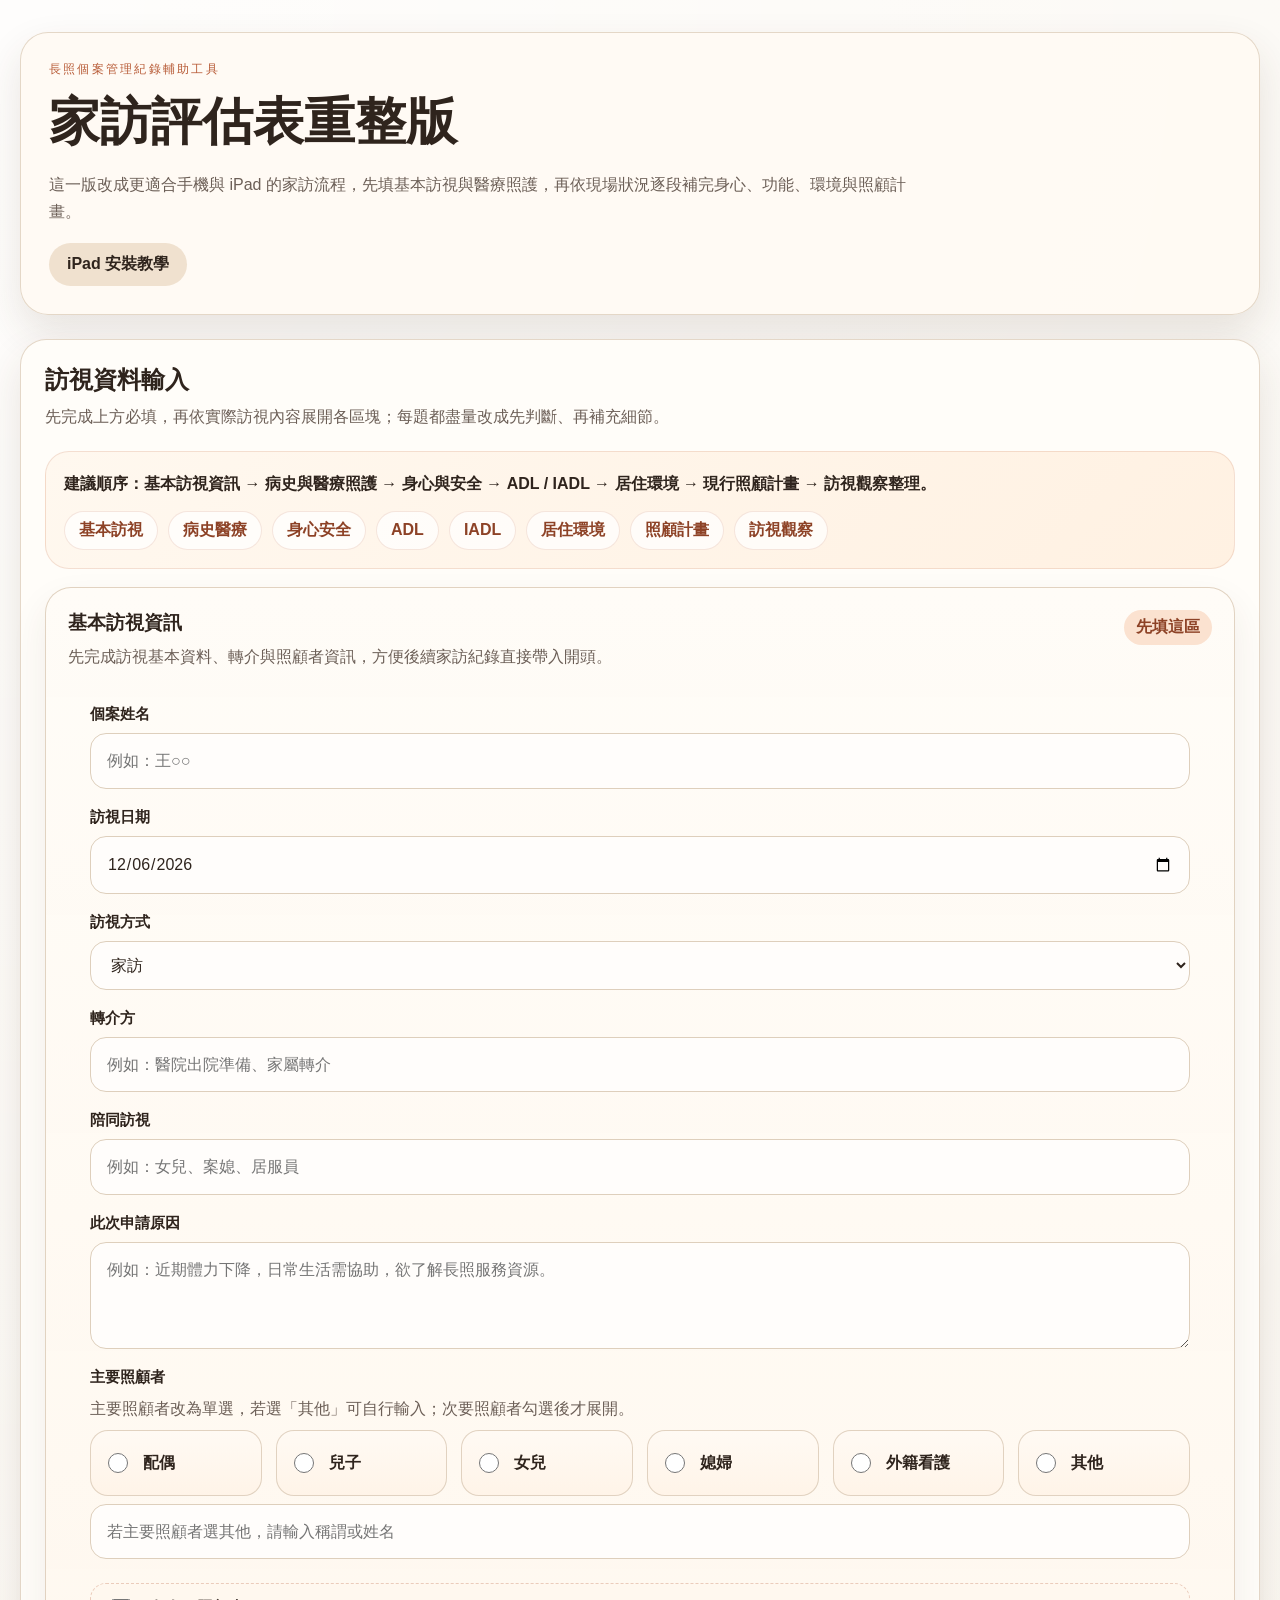
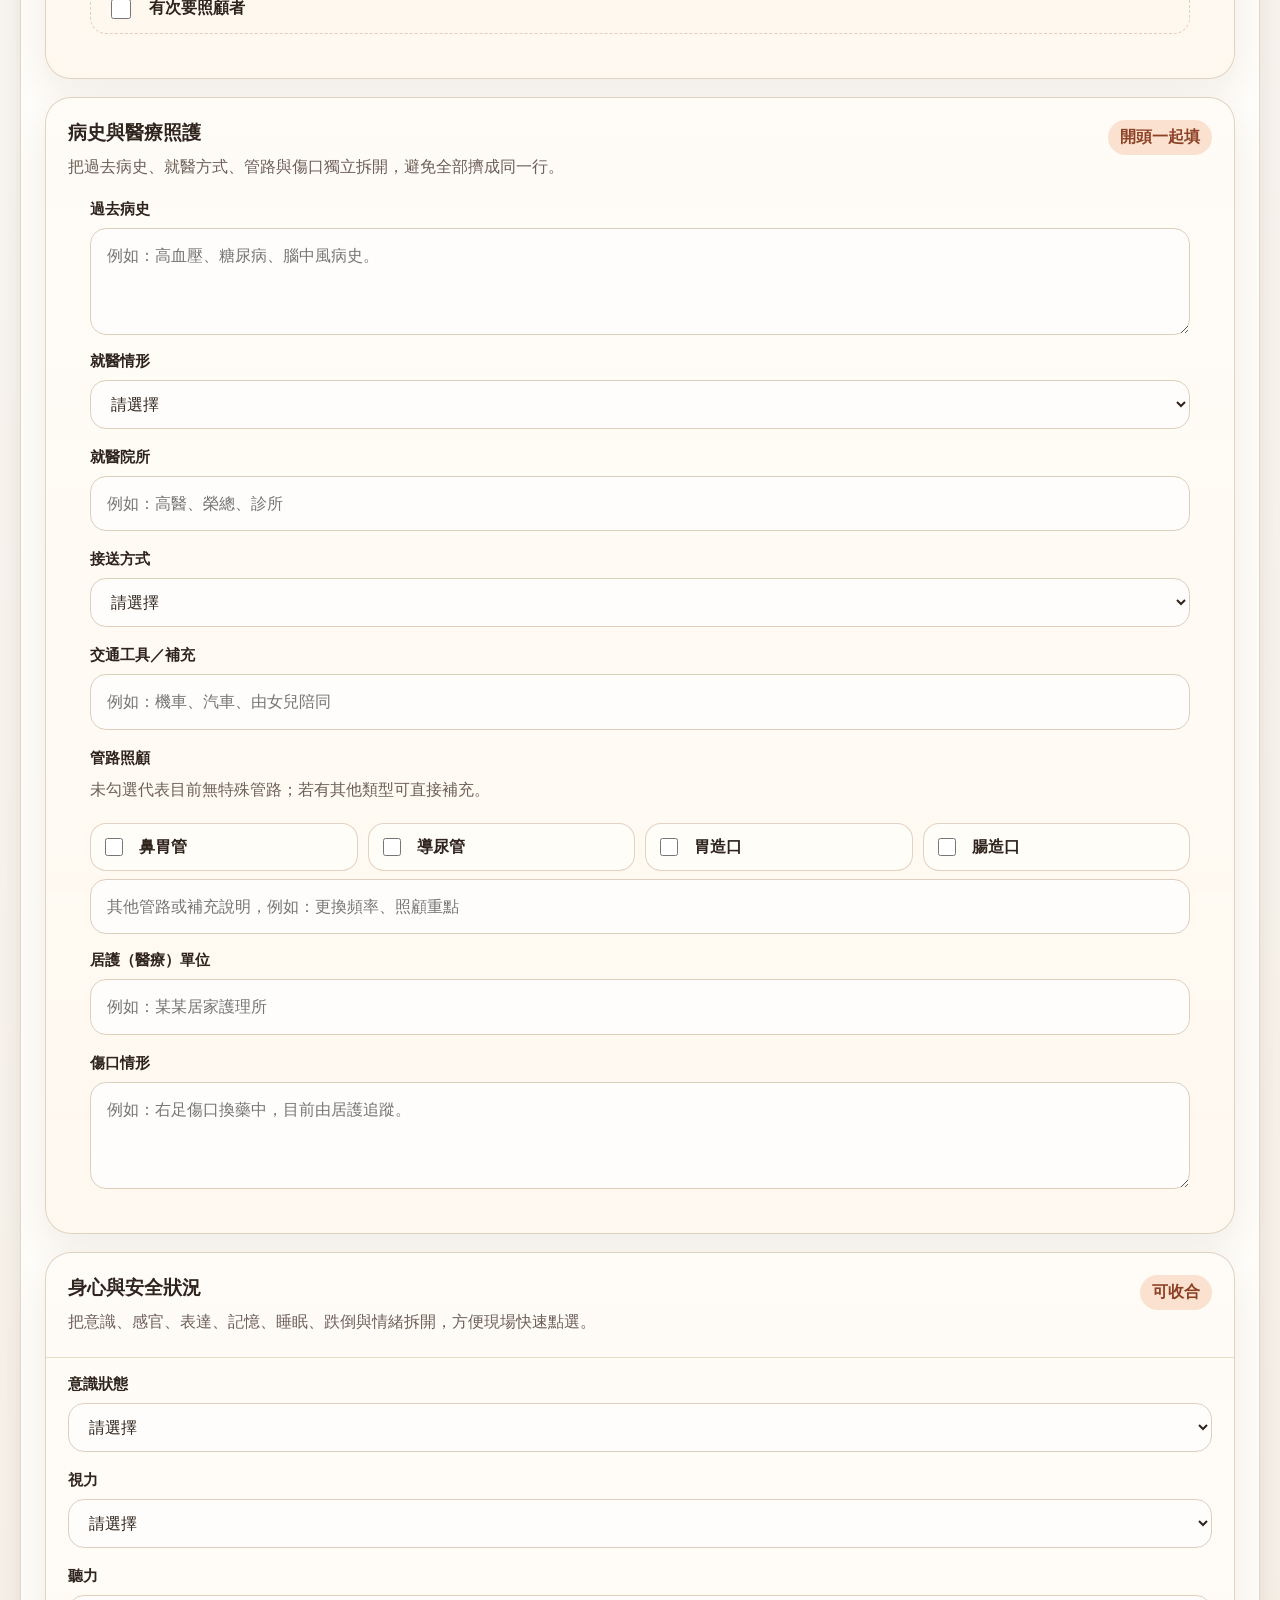
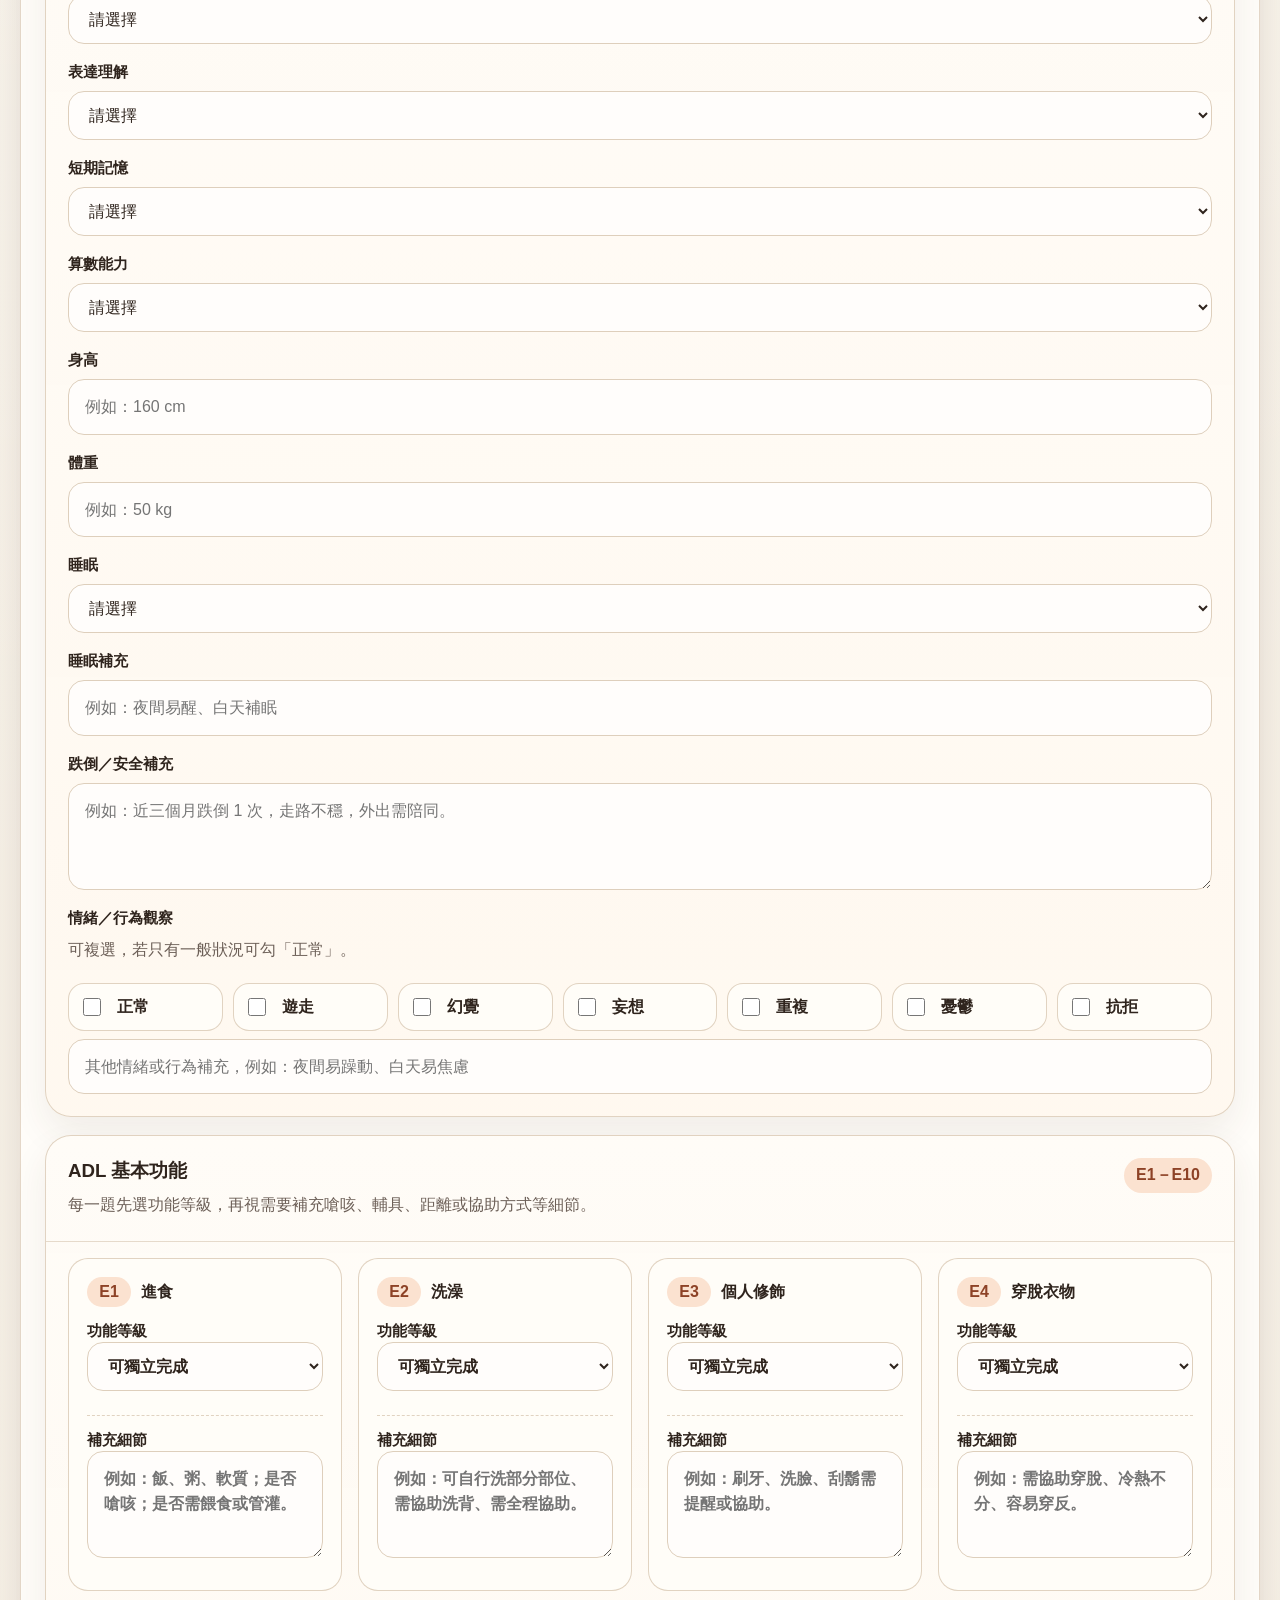
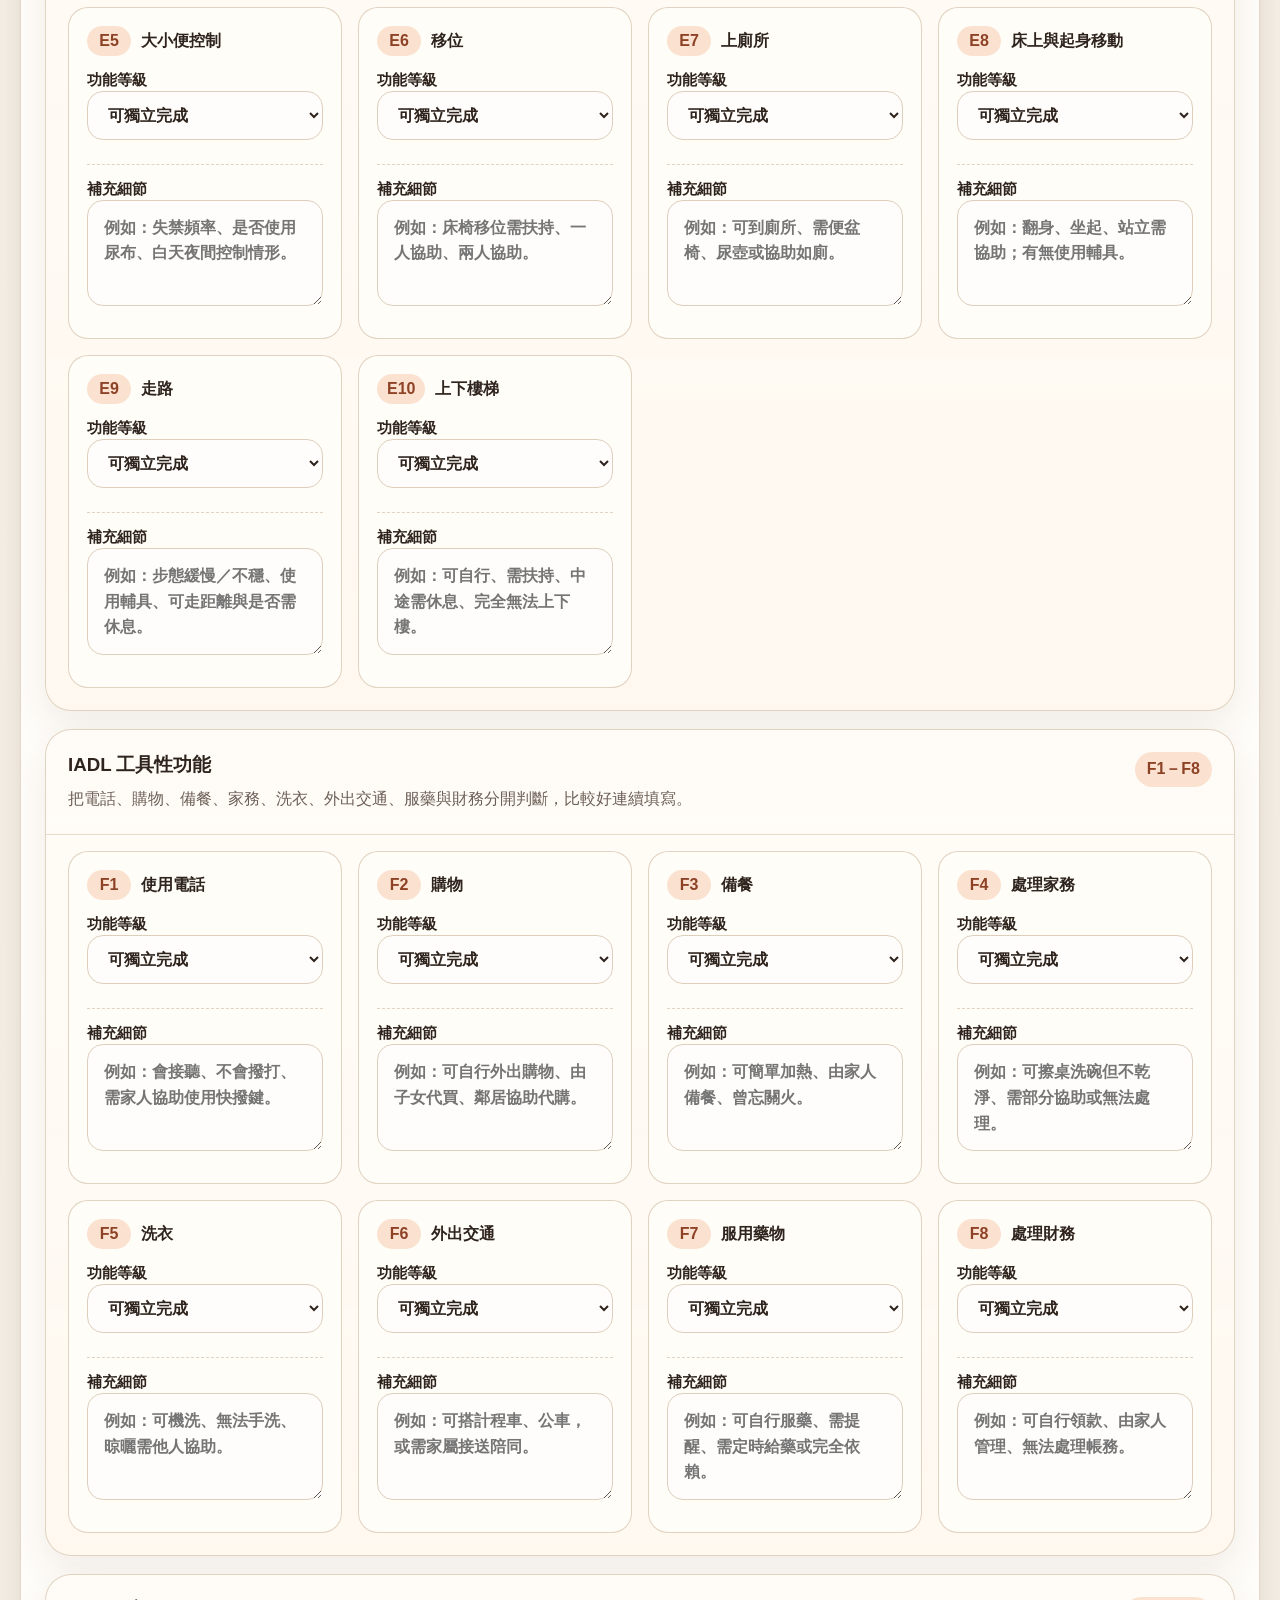
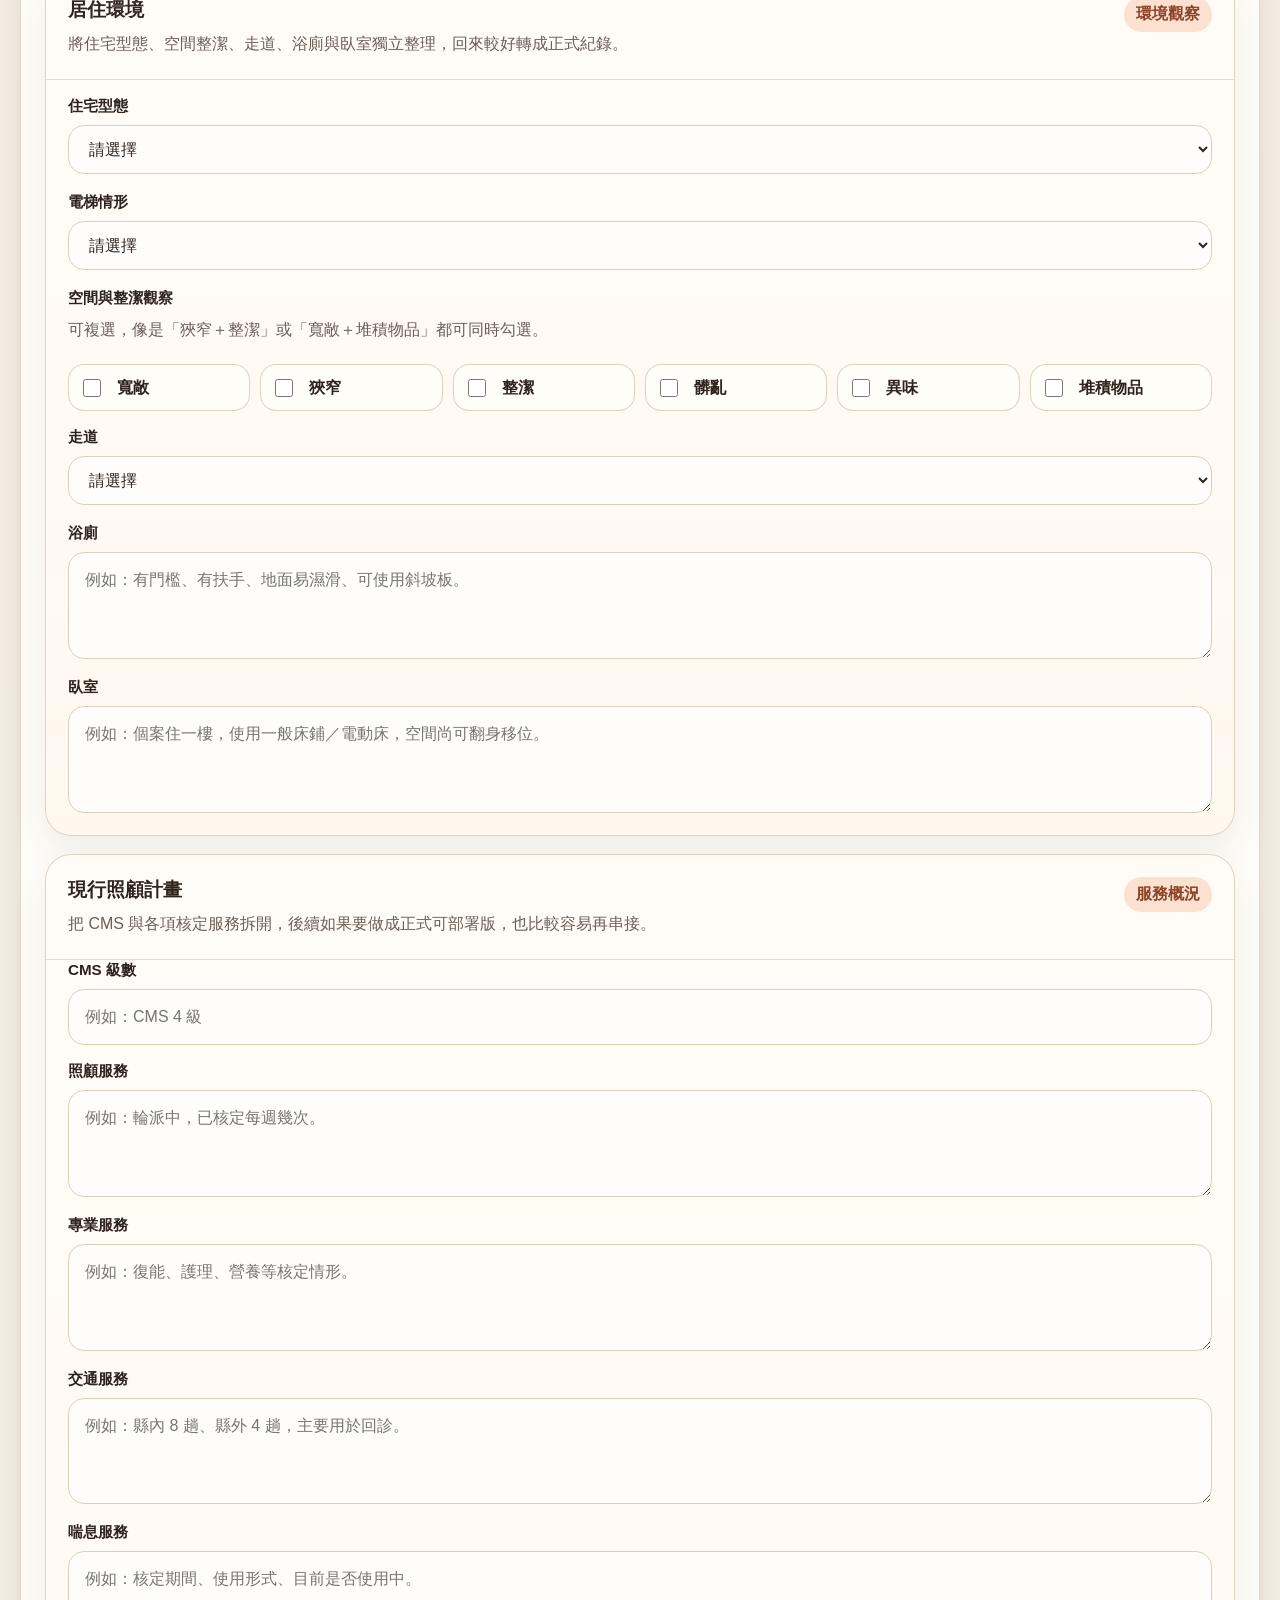
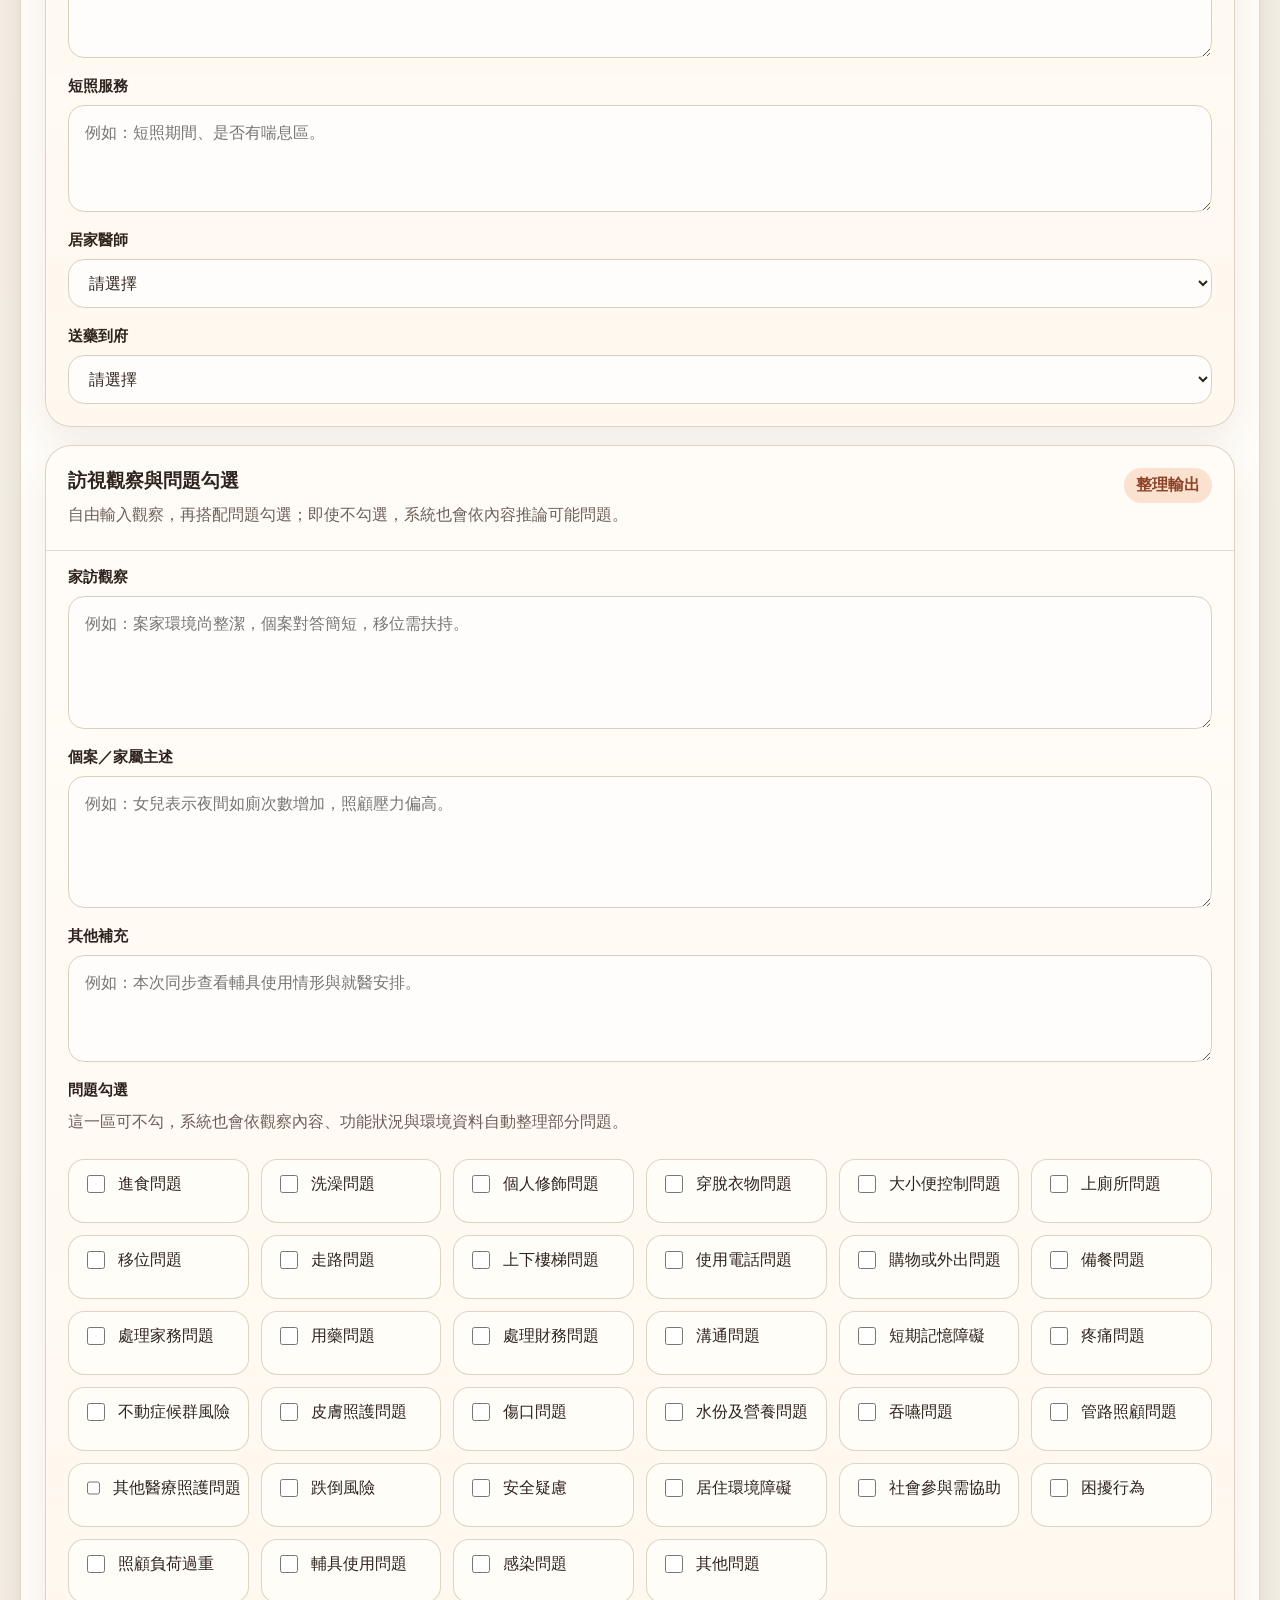
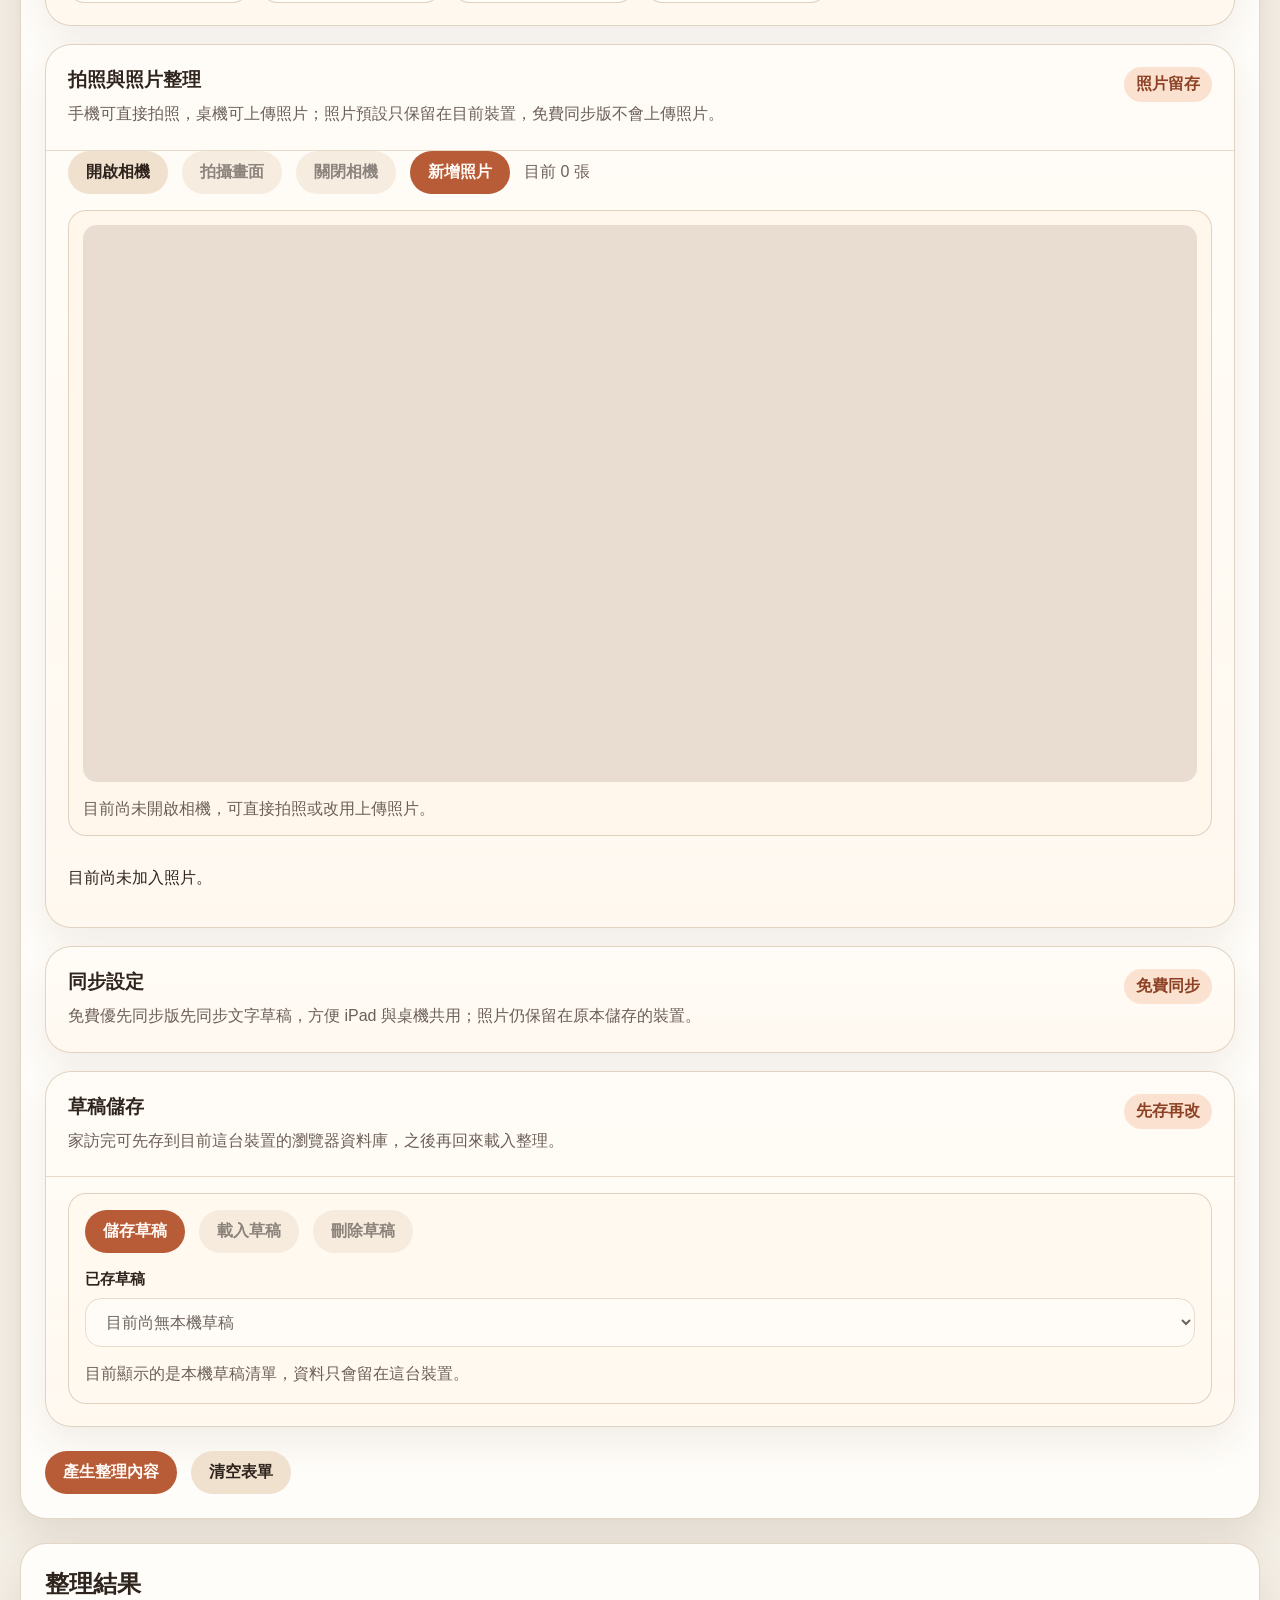
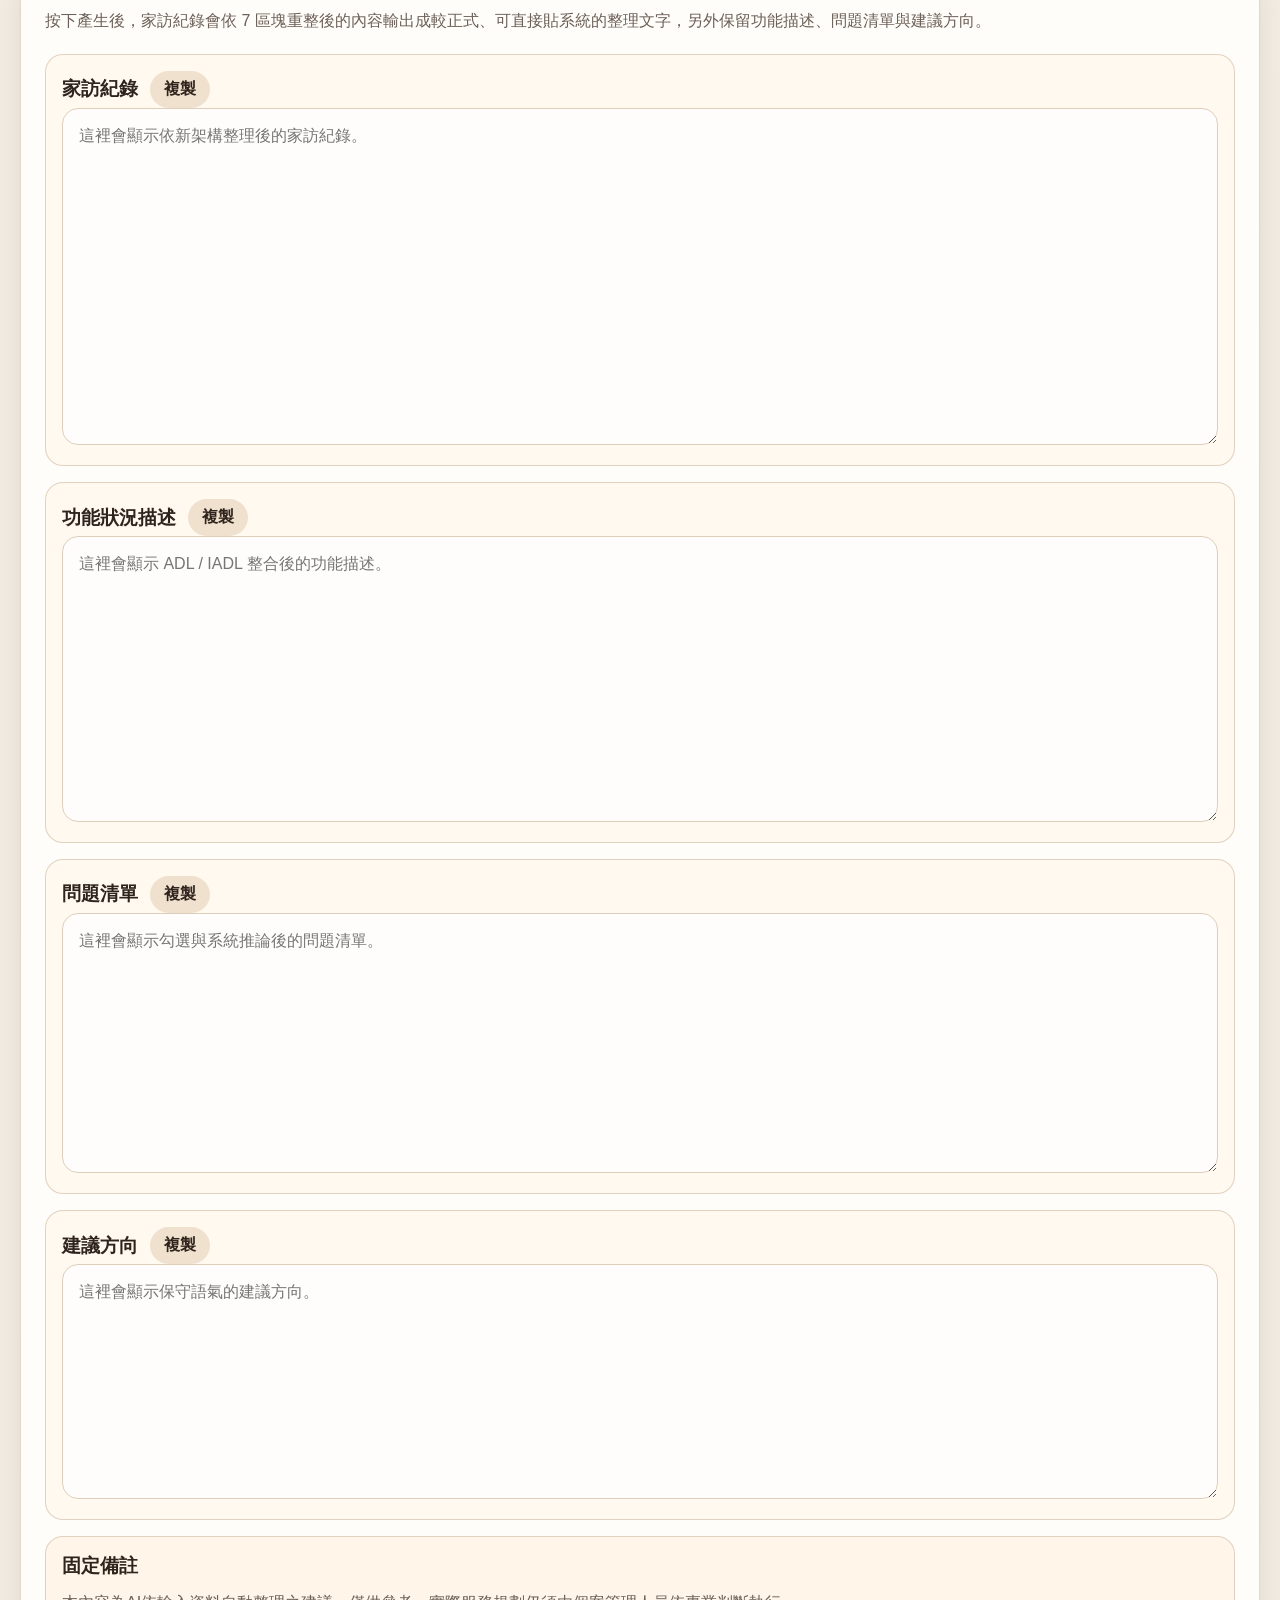
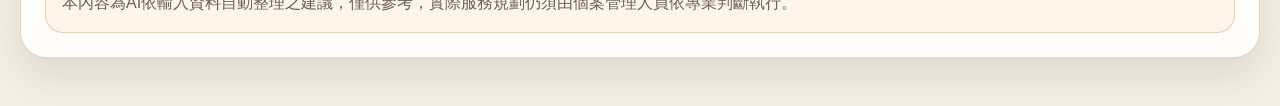
==== commit 0f44557b: "Update deployed PWA files" ====
--- a/docs/index.html
+++ b/docs/index.html
@@ -11,7 +11,7 @@
   <!-- 提供搜尋引擎與分享摘要的簡短說明。 -->
   <meta
     name="description"
-    content="長照個案管理家訪紀錄輔助工具，支援 ADL/IADL 評估、拍照整理、草稿儲存與家訪紀錄輸出。"
+    content="長照個案管理家訪紀錄輔助工具，支援家訪評估表重整、ADL/IADL 評估、拍照整理、草稿儲存與家訪紀錄輸出。"
   />
   <!-- 設定瀏覽器主題色。 -->
   <meta name="theme-color" content="#b85c38" />
@@ -44,10 +44,10 @@
       <!-- 顯示小標籤，讓使用者快速知道工具定位。 -->
       <p class="hero__eyebrow">長照個案管理紀錄輔助工具</p>
       <!-- 顯示主標題。 -->
-      <h1>家訪紀錄工具</h1>
+      <h1>家訪評估表重整版</h1>
       <!-- 用白話文說明這一版的主要用途。 -->
       <p class="hero__intro">
-        先把家訪表單、照片整理與紀錄輸出做好，讓你可以邊訪視邊記錄，回來後快速整理成可貼系統的內容。
+        這一版改成更適合手機與 iPad 的家訪流程，先填基本訪視與醫療照護，再依現場狀況逐段補完身心、功能、環境與照顧計畫。
       </p>
       <!-- 顯示常用入口按鈕。 -->
       <div class="hero__actions">
@@ -65,47 +65,110 @@
           <!-- 顯示輸入區名稱。 -->
           <h2>訪視資料輸入</h2>
           <!-- 提醒使用者這一區要填什麼。 -->
-          <p>依序填寫基本資料、功能狀況、觀察紀錄與照片。</p>
+          <p>先完成上方必填，再依實際訪視內容展開各區塊；每題都盡量改成先判斷、再補充細節。</p>
         </div>
 
         <!-- 家訪表單，送出時由 JavaScript 進行整理。 -->
         <form id="visit-form" class="visit-form">
-          <!-- 基本資料區塊。 -->
-          <section class="form-section">
-            <!-- 區塊標題。 -->
-            <h3>基本資料</h3>
-            <!-- 欄位群組用來排列輸入框。 -->
-            <div class="field-grid">
-              <!-- 個案姓名輸入欄位。 -->
-              <label class="field">
-                <!-- 顯示欄位名稱。 -->
-                <span>個案姓名</span>
-                <!-- 讓使用者輸入姓名。 -->
-                <input id="client-name" name="clientName" type="text" placeholder="例如：王○○" />
-              </label>
-              <!-- 訪視日期輸入欄位。 -->
-              <label class="field">
-                <!-- 顯示欄位名稱。 -->
-                <span>訪視日期</span>
-                <!-- 使用日期欄位方便快速選擇。 -->
-                <input id="visit-date" name="visitDate" type="date" />
-              </label>
-              <!-- 訪視方式輸入欄位。 -->
-              <label class="field">
-                <!-- 顯示欄位名稱。 -->
-                <span>訪視方式</span>
-                <!-- 提供家訪或電訪等選項。 -->
-                <select id="visit-type" name="visitType">
-                  <!-- 預設選項。 -->
-                  <option value="家訪">家訪</option>
-                  <!-- 備用選項，方便未來擴充。 -->
-                  <option value="電訪">電訪</option>
-                </select>
-              </label>
+          <!-- 流程提示區。 -->
+          <section class="form-section workflow-note">
+            <!-- 顯示流程小提醒。 -->
+            <p class="workflow-note__text">建議順序：基本訪視資訊 → 病史與醫療照護 → 身心與安全 → ADL / IADL → 居住環境 → 現行照顧計畫 → 訪視觀察整理。</p>
+            <!-- 提供快速跳轉連結。 -->
+            <div class="section-jump">
+              <!-- 基本訪視資訊連結。 -->
+              <a class="jump-link" href="#section-basic">基本訪視</a>
+              <!-- 病史與醫療照護連結。 -->
+              <a class="jump-link" href="#section-medical">病史醫療</a>
+              <!-- 身心與安全狀況連結。 -->
+              <a class="jump-link" href="#section-mental">身心安全</a>
+              <!-- ADL 連結。 -->
+              <a class="jump-link" href="#section-adl">ADL</a>
+              <!-- IADL 連結。 -->
+              <a class="jump-link" href="#section-iadl">IADL</a>
+              <!-- 居住環境連結。 -->
+              <a class="jump-link" href="#section-home">居住環境</a>
+              <!-- 照顧計畫連結。 -->
+              <a class="jump-link" href="#section-plan">照顧計畫</a>
+              <!-- 訪視觀察連結。 -->
+              <a class="jump-link" href="#section-notes">訪視觀察</a>
+            </div>
+          </section>
+
+          <!-- 基本訪視資訊區塊。 -->
+          <section id="section-basic" class="form-section form-card form-card--static">
+            <!-- 區塊標題列。 -->
+            <div class="form-card__summary">
+              <!-- 標題文字區。 -->
+              <div>
+                <!-- 顯示區塊標題。 -->
+                <h3>基本訪視資訊</h3>
+                <!-- 顯示區塊說明。 -->
+                <p class="section-note">先完成訪視基本資料、轉介與照顧者資訊，方便後續家訪紀錄直接帶入開頭。</p>
+              </div>
+              <!-- 顯示狀態標籤。 -->
+              <span class="form-card__tag">先填這區</span>
+            </div>
+
+            <!-- 區塊內容。 -->
+            <div class="form-card__body">
+              <!-- 基本欄位群組。 -->
+              <div class="field-grid field-grid--desktop-2">
+                <!-- 個案姓名欄位。 -->
+                <label class="field">
+                  <!-- 顯示欄位名稱。 -->
+                  <span>個案姓名</span>
+                  <!-- 個案姓名輸入框。 -->
+                  <input id="client-name" name="clientName" type="text" placeholder="例如：王○○" />
+                </label>
+                <!-- 訪視日期欄位。 -->
+                <label class="field">
+                  <!-- 顯示欄位名稱。 -->
+                  <span>訪視日期</span>
+                  <!-- 使用日期欄位方便快速選擇。 -->
+                  <input id="visit-date" name="visitDate" type="date" />
+                </label>
+                <!-- 訪視方式欄位。 -->
+                <label class="field">
+                  <!-- 顯示欄位名稱。 -->
+                  <span>訪視方式</span>
+                  <!-- 提供家訪或電訪等選項。 -->
+                  <select id="visit-type" name="visitType">
+                    <!-- 預設選項。 -->
+                    <option value="家訪">家訪</option>
+                    <!-- 備用選項。 -->
+                    <option value="電訪">電訪</option>
+                  </select>
+                </label>
+                <!-- 轉介方欄位。 -->
+                <label class="field">
+                  <!-- 顯示欄位名稱。 -->
+                  <span>轉介方</span>
+                  <!-- 轉介方輸入框。 -->
+                  <input id="referral-source" name="referralSource" type="text" placeholder="例如：醫院出院準備、家屬轉介" />
+                </label>
+                <!-- 陪同訪視欄位。 -->
+                <label class="field field--full">
+                  <!-- 顯示欄位名稱。 -->
+                  <span>陪同訪視</span>
+                  <!-- 陪同訪視輸入框。 -->
+                  <input id="visit-companion" name="visitCompanion" type="text" placeholder="例如：女兒、案媳、居服員" />
+                </label>
+                <!-- 此次申請原因欄位。 -->
+                <label class="field field--full">
+                  <!-- 顯示欄位名稱。 -->
+                  <span>此次申請原因</span>
+                  <!-- 申請原因文字區。 -->
+                  <textarea id="application-reason" name="applicationReason" rows="3" placeholder="例如：近期體力下降，日常生活需協助，欲了解長照服務資源。"></textarea>
+                </label>
+              </div>
+
               <!-- 主要照顧者欄位。 -->
-              <div class="field field--full">
+              <div class="field field--full field-block">
                 <!-- 顯示欄位名稱。 -->
                 <span>主要照顧者</span>
+                <!-- 顯示補充說明。 -->
+                <p class="field-hint">主要照顧者改為單選，若選「其他」可自行輸入；次要照顧者勾選後才展開。</p>
                 <!-- 勾選主要照顧者類型。 -->
                 <div class="choice-grid">
                   <!-- 配偶選項。 -->
@@ -228,207 +291,906 @@
             </div>
           </section>
 
-          <!-- ADL 區塊由 JavaScript 自動產生。 -->
-          <section class="form-section">
-            <!-- 顯示區塊標題。 -->
-            <h3>ADL 基本日常生活功能</h3>
-            <!-- 提示使用者如何選擇等級。 -->
-            <p class="section-note">每一項都可選擇：可獨立完成、需部分協助、完全依賴。</p>
-            <!-- 放置 ADL 選項的容器。 -->
-            <div id="adl-fields" class="rating-grid"></div>
+          <!-- 病史與醫療照護區塊。 -->
+          <section id="section-medical" class="form-section form-card form-card--static">
+            <!-- 區塊標題列。 -->
+            <div class="form-card__summary">
+              <!-- 標題文字區。 -->
+              <div>
+                <!-- 顯示區塊標題。 -->
+                <h3>病史與醫療照護</h3>
+                <!-- 顯示區塊說明。 -->
+                <p class="section-note">把過去病史、就醫方式、管路與傷口獨立拆開，避免全部擠成同一行。</p>
+              </div>
+              <!-- 顯示狀態標籤。 -->
+              <span class="form-card__tag">開頭一起填</span>
+            </div>
+
+            <!-- 區塊內容。 -->
+            <div class="form-card__body">
+              <!-- 病史欄位。 -->
+              <label class="field field--full">
+                <!-- 顯示欄位名稱。 -->
+                <span>過去病史</span>
+                <!-- 病史文字區。 -->
+                <textarea id="past-history" name="pastHistory" rows="3" placeholder="例如：高血壓、糖尿病、腦中風病史。"></textarea>
+              </label>
+              <!-- 就醫與交通欄位群組。 -->
+              <div class="field-grid field-grid--desktop-2">
+                <!-- 就醫情形欄位。 -->
+                <label class="field">
+                  <!-- 顯示欄位名稱。 -->
+                  <span>就醫情形</span>
+                  <!-- 就醫情形下拉選單。 -->
+                  <select id="medical-visit-status" name="medicalVisitStatus">
+                    <!-- 預設選項。 -->
+                    <option value="">請選擇</option>
+                    <!-- 固定就醫選項。 -->
+                    <option value="固定就醫">固定就醫</option>
+                    <!-- 視需要就醫選項。 -->
+                    <option value="視需要就醫">視需要就醫</option>
+                    <!-- 近期少就醫選項。 -->
+                    <option value="近期少就醫">近期少就醫</option>
+                  </select>
+                </label>
+                <!-- 就醫院所欄位。 -->
+                <label class="field">
+                  <!-- 顯示欄位名稱。 -->
+                  <span>就醫院所</span>
+                  <!-- 就醫院所輸入框。 -->
+                  <input id="medical-hospital" name="medicalHospital" type="text" placeholder="例如：高醫、榮總、診所" />
+                </label>
+                <!-- 接送方式欄位。 -->
+                <label class="field">
+                  <!-- 顯示欄位名稱。 -->
+                  <span>接送方式</span>
+                  <!-- 接送方式下拉選單。 -->
+                  <select id="transport-method" name="transportMethod">
+                    <!-- 預設選項。 -->
+                    <option value="">請選擇</option>
+                    <!-- 自行前往選項。 -->
+                    <option value="自行前往">自行前往</option>
+                    <!-- 家屬接送選項。 -->
+                    <option value="家屬接送">家屬接送</option>
+                    <!-- 復康巴士選項。 -->
+                    <option value="復康巴士">復康巴士</option>
+                    <!-- 計程車選項。 -->
+                    <option value="計程車">計程車</option>
+                    <!-- 其他選項。 -->
+                    <option value="其他">其他</option>
+                  </select>
+                </label>
+                <!-- 交通工具欄位。 -->
+                <label class="field">
+                  <!-- 顯示欄位名稱。 -->
+                  <span>交通工具／補充</span>
+                  <!-- 交通工具輸入框。 -->
+                  <input id="transport-tool" name="transportTool" type="text" placeholder="例如：機車、汽車、由女兒陪同" />
+                </label>
+              </div>
+
+              <!-- 管路照顧欄位。 -->
+              <div class="field field--full field-block">
+                <!-- 顯示欄位名稱。 -->
+                <span>管路照顧</span>
+                <!-- 顯示補充說明。 -->
+                <p class="field-hint">未勾選代表目前無特殊管路；若有其他類型可直接補充。</p>
+                <!-- 管路選項。 -->
+                <div class="chip-grid">
+                  <!-- 鼻胃管選項。 -->
+                  <label class="chip-item">
+                    <!-- 核取方塊。 -->
+                    <input type="checkbox" name="tubeCare" value="鼻胃管" />
+                    <!-- 顯示選項文字。 -->
+                    <span>鼻胃管</span>
+                  </label>
+                  <!-- 導尿管選項。 -->
+                  <label class="chip-item">
+                    <!-- 核取方塊。 -->
+                    <input type="checkbox" name="tubeCare" value="導尿管" />
+                    <!-- 顯示選項文字。 -->
+                    <span>導尿管</span>
+                  </label>
+                  <!-- 胃造口選項。 -->
+                  <label class="chip-item">
+                    <!-- 核取方塊。 -->
+                    <input type="checkbox" name="tubeCare" value="胃造口" />
+                    <!-- 顯示選項文字。 -->
+                    <span>胃造口</span>
+                  </label>
+                  <!-- 腸造口選項。 -->
+                  <label class="chip-item">
+                    <!-- 核取方塊。 -->
+                    <input type="checkbox" name="tubeCare" value="腸造口" />
+                    <!-- 顯示選項文字。 -->
+                    <span>腸造口</span>
+                  </label>
+                </div>
+                <!-- 管路其他補充欄位。 -->
+                <input id="tube-care-other" name="tubeCareOther" type="text" placeholder="其他管路或補充說明，例如：更換頻率、照顧重點" />
+              </div>
+
+              <!-- 居護與傷口欄位群組。 -->
+              <div class="field-grid">
+                <!-- 居護單位欄位。 -->
+                <label class="field">
+                  <!-- 顯示欄位名稱。 -->
+                  <span>居護（醫療）單位</span>
+                  <!-- 居護單位輸入框。 -->
+                  <input id="home-nursing-unit" name="homeNursingUnit" type="text" placeholder="例如：某某居家護理所" />
+                </label>
+                <!-- 傷口欄位。 -->
+                <label class="field">
+                  <!-- 顯示欄位名稱。 -->
+                  <span>傷口情形</span>
+                  <!-- 傷口文字區。 -->
+                  <textarea id="wound-status" name="woundStatus" rows="3" placeholder="例如：右足傷口換藥中，目前由居護追蹤。"></textarea>
+                </label>
+              </div>
+            </div>
           </section>
 
-          <!-- IADL 區塊由 JavaScript 自動產生。 -->
-          <section class="form-section">
-            <!-- 顯示區塊標題。 -->
-            <h3>IADL 工具性日常生活功能</h3>
-            <!-- 提示使用者如何選擇等級。 -->
-            <p class="section-note">可依訪視狀況快速勾選目前功能程度。</p>
-            <!-- 放置 IADL 選項的容器。 -->
-            <div id="iadl-fields" class="rating-grid"></div>
-          </section>
-
-          <!-- 家訪觀察區塊。 -->
-          <section class="form-section">
-            <!-- 顯示區塊標題。 -->
-            <h3>家訪觀察與補充</h3>
-            <!-- 欄位群組用來排列文字輸入框。 -->
-            <div class="field-grid field-grid--single">
-              <!-- 家訪觀察欄位。 -->
+          <!-- 身心與安全狀況區塊。 -->
+          <details id="section-mental" class="form-section form-card" open>
+            <!-- 可展開標題列。 -->
+            <summary class="form-card__summary">
+              <!-- 標題文字區。 -->
+              <div>
+                <!-- 顯示區塊標題。 -->
+                <h3>身心與安全狀況</h3>
+                <!-- 顯示區塊說明。 -->
+                <p class="section-note">把意識、感官、表達、記憶、睡眠、跌倒與情緒拆開，方便現場快速點選。</p>
+              </div>
+              <!-- 顯示狀態標籤。 -->
+              <span class="form-card__tag">可收合</span>
+            </summary>
+
+            <!-- 區塊內容。 -->
+            <div class="form-card__body">
+              <!-- 身心狀況欄位群組。 -->
+              <div class="field-grid field-grid--desktop-2">
+                <!-- 意識狀態欄位。 -->
+                <label class="field">
+                  <!-- 顯示欄位名稱。 -->
+                  <span>意識狀態</span>
+                  <!-- 意識狀態下拉選單。 -->
+                  <select id="consciousness" name="consciousness">
+                    <!-- 預設選項。 -->
+                    <option value="">請選擇</option>
+                    <!-- 清楚選項。 -->
+                    <option value="清楚">清楚</option>
+                    <!-- 混亂選項。 -->
+                    <option value="混亂">混亂</option>
+                    <!-- 呆滯選項。 -->
+                    <option value="呆滯">呆滯</option>
+                    <!-- 嗜睡選項。 -->
+                    <option value="嗜睡">嗜睡</option>
+                    <!-- 反應慢選項。 -->
+                    <option value="反應慢">反應慢</option>
+                  </select>
+                </label>
+                <!-- 視力欄位。 -->
+                <label class="field">
+                  <!-- 顯示欄位名稱。 -->
+                  <span>視力</span>
+                  <!-- 視力下拉選單。 -->
+                  <select id="vision" name="vision">
+                    <!-- 預設選項。 -->
+                    <option value="">請選擇</option>
+                    <!-- 正常選項。 -->
+                    <option value="正常">正常</option>
+                    <!-- 模糊選項。 -->
+                    <option value="模糊">模糊</option>
+                    <!-- 可見大字體選項。 -->
+                    <option value="可見大字體">可見大字體</option>
+                    <!-- 可見小字體選項。 -->
+                    <option value="可見小字體">可見小字體</option>
+                    <!-- 白內障術後選項。 -->
+                    <option value="白內障術後">白內障術後</option>
+                    <!-- 白內障未術選項。 -->
+                    <option value="白內障未術">白內障未術</option>
+                    <!-- 失明選項。 -->
+                    <option value="失明">失明</option>
+                  </select>
+                </label>
+                <!-- 聽力欄位。 -->
+                <label class="field">
+                  <!-- 顯示欄位名稱。 -->
+                  <span>聽力</span>
+                  <!-- 聽力下拉選單。 -->
+                  <select id="hearing" name="hearing">
+                    <!-- 預設選項。 -->
+                    <option value="">請選擇</option>
+                    <!-- 正常選項。 -->
+                    <option value="正常">正常</option>
+                    <!-- 輕度受損選項。 -->
+                    <option value="輕度受損">輕度受損</option>
+                    <!-- 中度受損選項。 -->
+                    <option value="中度受損">中度受損</option>
+                    <!-- 重度受損選項。 -->
+                    <option value="重度受損">重度受損</option>
+                    <!-- 使用助聽器選項。 -->
+                    <option value="使用助聽器">使用助聽器</option>
+                  </select>
+                </label>
+                <!-- 表達理解欄位。 -->
+                <label class="field">
+                  <!-- 顯示欄位名稱。 -->
+                  <span>表達理解</span>
+                  <!-- 表達理解下拉選單。 -->
+                  <select id="expression-understanding" name="expressionUnderstanding">
+                    <!-- 預設選項。 -->
+                    <option value="">請選擇</option>
+                    <!-- 正常選項。 -->
+                    <option value="正常">正常</option>
+                    <!-- 含糊不清選項。 -->
+                    <option value="含糊不清">含糊不清</option>
+                    <!-- 答非所問選項。 -->
+                    <option value="答非所問">答非所問</option>
+                  </select>
+                </label>
+                <!-- 短期記憶欄位。 -->
+                <label class="field">
+                  <!-- 顯示欄位名稱。 -->
+                  <span>短期記憶</span>
+                  <!-- 短期記憶下拉選單。 -->
+                  <select id="short-term-memory" name="shortTermMemory">
+                    <!-- 預設選項。 -->
+                    <option value="">請選擇</option>
+                    <!-- 正常選項。 -->
+                    <option value="正常">正常</option>
+                    <!-- 偶有遺忘選項。 -->
+                    <option value="偶有遺忘">偶有遺忘</option>
+                    <!-- 明顯障礙選項。 -->
+                    <option value="明顯障礙">明顯障礙</option>
+                  </select>
+                </label>
+                <!-- 算數能力欄位。 -->
+                <label class="field">
+                  <!-- 顯示欄位名稱。 -->
+                  <span>算數能力</span>
+                  <!-- 算數能力下拉選單。 -->
+                  <select id="arithmetic-ability" name="arithmeticAbility">
+                    <!-- 預設選項。 -->
+                    <option value="">請選擇</option>
+                    <!-- 正常選項。 -->
+                    <option value="正常">正常</option>
+                    <!-- 需提示選項。 -->
+                    <option value="需提示">需提示</option>
+                    <!-- 困難選項。 -->
+                    <option value="困難">困難</option>
+                  </select>
+                </label>
+                <!-- 身高欄位。 -->
+                <label class="field">
+                  <!-- 顯示欄位名稱。 -->
+                  <span>身高</span>
+                  <!-- 身高輸入框。 -->
+                  <input id="height" name="height" type="text" placeholder="例如：160 cm" />
+                </label>
+                <!-- 體重欄位。 -->
+                <label class="field">
+                  <!-- 顯示欄位名稱。 -->
+                  <span>體重</span>
+                  <!-- 體重輸入框。 -->
+                  <input id="weight" name="weight" type="text" placeholder="例如：50 kg" />
+                </label>
+                <!-- 睡眠欄位。 -->
+                <label class="field">
+                  <!-- 顯示欄位名稱。 -->
+                  <span>睡眠</span>
+                  <!-- 睡眠下拉選單。 -->
+                  <select id="sleep-status" name="sleepStatus">
+                    <!-- 預設選項。 -->
+                    <option value="">請選擇</option>
+                    <!-- 正常選項。 -->
+                    <option value="正常">正常</option>
+                    <!-- 失眠未服藥選項。 -->
+                    <option value="失眠（未服藥）">失眠（未服藥）</option>
+                    <!-- 失眠有服藥選項。 -->
+                    <option value="失眠（有服藥）">失眠（有服藥）</option>
+                    <!-- 日夜顛倒選項。 -->
+                    <option value="日夜顛倒">日夜顛倒</option>
+                  </select>
+                </label>
+                <!-- 睡眠補充欄位。 -->
+                <label class="field">
+                  <!-- 顯示欄位名稱。 -->
+                  <span>睡眠補充</span>
+                  <!-- 睡眠補充輸入框。 -->
+                  <input id="sleep-detail" name="sleepDetail" type="text" placeholder="例如：夜間易醒、白天補眠" />
+                </label>
+                <!-- 跌倒補充欄位。 -->
+                <label class="field field--full">
+                  <!-- 顯示欄位名稱。 -->
+                  <span>跌倒／安全補充</span>
+                  <!-- 跌倒補充文字區。 -->
+                  <textarea id="fall-record" name="fallRecord" rows="3" placeholder="例如：近三個月跌倒 1 次，走路不穩，外出需陪同。"></textarea>
+                </label>
+              </div>
+
+              <!-- 情緒與行為欄位。 -->
+              <div class="field field--full field-block">
+                <!-- 顯示欄位名稱。 -->
+                <span>情緒／行為觀察</span>
+                <!-- 顯示補充說明。 -->
+                <p class="field-hint">可複選，若只有一般狀況可勾「正常」。</p>
+                <!-- 情緒與行為選項。 -->
+                <div class="chip-grid">
+                  <!-- 正常選項。 -->
+                  <label class="chip-item">
+                    <!-- 核取方塊。 -->
+                    <input type="checkbox" name="emotionBehavior" value="正常" />
+                    <!-- 顯示選項文字。 -->
+                    <span>正常</span>
+                  </label>
+                  <!-- 遊走選項。 -->
+                  <label class="chip-item">
+                    <!-- 核取方塊。 -->
+                    <input type="checkbox" name="emotionBehavior" value="遊走" />
+                    <!-- 顯示選項文字。 -->
+                    <span>遊走</span>
+                  </label>
+                  <!-- 幻覺選項。 -->
+                  <label class="chip-item">
+                    <!-- 核取方塊。 -->
+                    <input type="checkbox" name="emotionBehavior" value="幻覺" />
+                    <!-- 顯示選項文字。 -->
+                    <span>幻覺</span>
+                  </label>
+                  <!-- 妄想選項。 -->
+                  <label class="chip-item">
+                    <!-- 核取方塊。 -->
+                    <input type="checkbox" name="emotionBehavior" value="妄想" />
+                    <!-- 顯示選項文字。 -->
+                    <span>妄想</span>
+                  </label>
+                  <!-- 重複選項。 -->
+                  <label class="chip-item">
+                    <!-- 核取方塊。 -->
+                    <input type="checkbox" name="emotionBehavior" value="重複" />
+                    <!-- 顯示選項文字。 -->
+                    <span>重複</span>
+                  </label>
+                  <!-- 憂鬱選項。 -->
+                  <label class="chip-item">
+                    <!-- 核取方塊。 -->
+                    <input type="checkbox" name="emotionBehavior" value="憂鬱" />
+                    <!-- 顯示選項文字。 -->
+                    <span>憂鬱</span>
+                  </label>
+                  <!-- 抗拒選項。 -->
+                  <label class="chip-item">
+                    <!-- 核取方塊。 -->
+                    <input type="checkbox" name="emotionBehavior" value="抗拒" />
+                    <!-- 顯示選項文字。 -->
+                    <span>抗拒</span>
+                  </label>
+                </div>
+                <!-- 情緒與行為其他補充。 -->
+                <input id="emotion-other" name="emotionOther" type="text" placeholder="其他情緒或行為補充，例如：夜間易躁動、白天易焦慮" />
+              </div>
+            </div>
+          </details>
+
+          <!-- ADL 區塊。 -->
+          <details id="section-adl" class="form-section form-card" open>
+            <!-- 可展開標題列。 -->
+            <summary class="form-card__summary">
+              <!-- 標題文字區。 -->
+              <div>
+                <!-- 顯示區塊標題。 -->
+                <h3>ADL 基本功能</h3>
+                <!-- 顯示區塊說明。 -->
+                <p class="section-note">每一題先選功能等級，再視需要補充嗆咳、輔具、距離或協助方式等細節。</p>
+              </div>
+              <!-- 顯示狀態標籤。 -->
+              <span class="form-card__tag">E1－E10</span>
+            </summary>
+
+            <!-- 區塊內容。 -->
+            <div class="form-card__body">
+              <!-- 放置 ADL 選項的容器。 -->
+              <div id="adl-fields" class="rating-grid"></div>
+            </div>
+          </details>
+
+          <!-- IADL 區塊。 -->
+          <details id="section-iadl" class="form-section form-card" open>
+            <!-- 可展開標題列。 -->
+            <summary class="form-card__summary">
+              <!-- 標題文字區。 -->
+              <div>
+                <!-- 顯示區塊標題。 -->
+                <h3>IADL 工具性功能</h3>
+                <!-- 顯示區塊說明。 -->
+                <p class="section-note">把電話、購物、備餐、家務、洗衣、外出交通、服藥與財務分開判斷，比較好連續填寫。</p>
+              </div>
+              <!-- 顯示狀態標籤。 -->
+              <span class="form-card__tag">F1－F8</span>
+            </summary>
+
+            <!-- 區塊內容。 -->
+            <div class="form-card__body">
+              <!-- 放置 IADL 選項的容器。 -->
+              <div id="iadl-fields" class="rating-grid"></div>
+            </div>
+          </details>
+
+          <!-- 居住環境區塊。 -->
+          <details id="section-home" class="form-section form-card" open>
+            <!-- 可展開標題列。 -->
+            <summary class="form-card__summary">
+              <!-- 標題文字區。 -->
+              <div>
+                <!-- 顯示區塊標題。 -->
+                <h3>居住環境</h3>
+                <!-- 顯示區塊說明。 -->
+                <p class="section-note">將住宅型態、空間整潔、走道、浴廁與臥室獨立整理，回來較好轉成正式紀錄。</p>
+              </div>
+              <!-- 顯示狀態標籤。 -->
+              <span class="form-card__tag">環境觀察</span>
+            </summary>
+
+            <!-- 區塊內容。 -->
+            <div class="form-card__body">
+              <!-- 住宅類型欄位群組。 -->
+              <div class="field-grid field-grid--desktop-2">
+                <!-- 住宅型態欄位。 -->
+                <label class="field">
+                  <!-- 顯示欄位名稱。 -->
+                  <span>住宅型態</span>
+                  <!-- 住宅型態下拉選單。 -->
+                  <select id="home-type" name="homeType">
+                    <!-- 預設選項。 -->
+                    <option value="">請選擇</option>
+                    <!-- 透天厝選項。 -->
+                    <option value="透天厝">透天厝</option>
+                    <!-- 平房選項。 -->
+                    <option value="平房">平房</option>
+                    <!-- 三合院選項。 -->
+                    <option value="三合院">三合院</option>
+                    <!-- 公寓選項。 -->
+                    <option value="公寓">公寓</option>
+                    <!-- 其他選項。 -->
+                    <option value="其他">其他</option>
+                  </select>
+                </label>
+                <!-- 電梯情形欄位。 -->
+                <label class="field">
+                  <!-- 顯示欄位名稱。 -->
+                  <span>電梯情形</span>
+                  <!-- 電梯情形下拉選單。 -->
+                  <select id="home-elevator" name="homeElevator">
+                    <!-- 預設選項。 -->
+                    <option value="">請選擇</option>
+                    <!-- 不適用選項。 -->
+                    <option value="不適用">不適用</option>
+                    <!-- 有電梯選項。 -->
+                    <option value="有電梯">有電梯</option>
+                    <!-- 無電梯選項。 -->
+                    <option value="無電梯">無電梯</option>
+                  </select>
+                </label>
+              </div>
+
+              <!-- 環境標記欄位。 -->
+              <div class="field field--full field-block">
+                <!-- 顯示欄位名稱。 -->
+                <span>空間與整潔觀察</span>
+                <!-- 顯示補充說明。 -->
+                <p class="field-hint">可複選，像是「狹窄＋整潔」或「寬敞＋堆積物品」都可同時勾選。</p>
+                <!-- 環境標記選項。 -->
+                <div class="chip-grid">
+                  <!-- 寬敞選項。 -->
+                  <label class="chip-item">
+                    <!-- 核取方塊。 -->
+                    <input type="checkbox" name="environmentTags" value="寬敞" />
+                    <!-- 顯示選項文字。 -->
+                    <span>寬敞</span>
+                  </label>
+                  <!-- 狹窄選項。 -->
+                  <label class="chip-item">
+                    <!-- 核取方塊。 -->
+                    <input type="checkbox" name="environmentTags" value="狹窄" />
+                    <!-- 顯示選項文字。 -->
+                    <span>狹窄</span>
+                  </label>
+                  <!-- 整潔選項。 -->
+                  <label class="chip-item">
+                    <!-- 核取方塊。 -->
+                    <input type="checkbox" name="environmentTags" value="整潔" />
+                    <!-- 顯示選項文字。 -->
+                    <span>整潔</span>
+                  </label>
+                  <!-- 髒亂選項。 -->
+                  <label class="chip-item">
+                    <!-- 核取方塊。 -->
+                    <input type="checkbox" name="environmentTags" value="髒亂" />
+                    <!-- 顯示選項文字。 -->
+                    <span>髒亂</span>
+                  </label>
+                  <!-- 異味選項。 -->
+                  <label class="chip-item">
+                    <!-- 核取方塊。 -->
+                    <input type="checkbox" name="environmentTags" value="異味" />
+                    <!-- 顯示選項文字。 -->
+                    <span>異味</span>
+                  </label>
+                  <!-- 堆積物品選項。 -->
+                  <label class="chip-item">
+                    <!-- 核取方塊。 -->
+                    <input type="checkbox" name="environmentTags" value="堆積物品" />
+                    <!-- 顯示選項文字。 -->
+                    <span>堆積物品</span>
+                  </label>
+                </div>
+              </div>
+
+              <!-- 走道與浴廁欄位群組。 -->
+              <div class="field-grid">
+                <!-- 走道欄位。 -->
+                <label class="field">
+                  <!-- 顯示欄位名稱。 -->
+                  <span>走道</span>
+                  <!-- 走道下拉選單。 -->
+                  <select id="corridor-status" name="corridorStatus">
+                    <!-- 預設選項。 -->
+                    <option value="">請選擇</option>
+                    <!-- 平坦選項。 -->
+                    <option value="平坦">平坦</option>
+                    <!-- 有門檻選項。 -->
+                    <option value="有門檻">有門檻</option>
+                    <!-- 動線狹窄選項。 -->
+                    <option value="動線狹窄">動線狹窄</option>
+                    <!-- 需留意安全選項。 -->
+                    <option value="需留意安全">需留意安全</option>
+                  </select>
+                </label>
+                <!-- 浴廁欄位。 -->
+                <label class="field">
+                  <!-- 顯示欄位名稱。 -->
+                  <span>浴廁</span>
+                  <!-- 浴廁文字區。 -->
+                  <textarea id="bathroom-status" name="bathroomStatus" rows="3" placeholder="例如：有門檻、有扶手、地面易濕滑、可使用斜坡板。"></textarea>
+                </label>
+                <!-- 臥室欄位。 -->
+                <label class="field field--full">
+                  <!-- 顯示欄位名稱。 -->
+                  <span>臥室</span>
+                  <!-- 臥室文字區。 -->
+                  <textarea id="bedroom-status" name="bedroomStatus" rows="3" placeholder="例如：個案住一樓，使用一般床鋪／電動床，空間尚可翻身移位。"></textarea>
+                </label>
+              </div>
+            </div>
+          </details>
+
+          <!-- 現行照顧計畫區塊。 -->
+          <details id="section-plan" class="form-section form-card" open>
+            <!-- 可展開標題列。 -->
+            <summary class="form-card__summary">
+              <!-- 標題文字區。 -->
+              <div>
+                <!-- 顯示區塊標題。 -->
+                <h3>現行照顧計畫</h3>
+                <!-- 顯示區塊說明。 -->
+                <p class="section-note">把 CMS 與各項核定服務拆開，後續如果要做成正式可部署版，也比較容易再串接。</p>
+              </div>
+              <!-- 顯示狀態標籤。 -->
+              <span class="form-card__tag">服務概況</span>
+            </summary>
+
+            <!-- 區塊內容。 -->
+            <div class="form-card__body">
+              <!-- CMS 欄位。 -->
               <label class="field">
                 <!-- 顯示欄位名稱。 -->
-                <span>家訪觀察</span>
-                <!-- 讓使用者輸入現場觀察內容。 -->
-                <textarea id="observation" name="observation" rows="4" placeholder="例如：案家環境整潔，個案可簡短對答，移位需扶持。"></textarea>
+                <span>CMS 級數</span>
+                <!-- CMS 輸入框。 -->
+                <input id="cms-level" name="cmsLevel" type="text" placeholder="例如：CMS 4 級" />
               </label>
-              <!-- 個案或家屬主述欄位。 -->
-              <label class="field">
+              <!-- 各項服務欄位群組。 -->
+              <div class="field-grid">
+                <!-- 照顧服務欄位。 -->
+                <label class="field">
+                  <!-- 顯示欄位名稱。 -->
+                  <span>照顧服務</span>
+                  <!-- 照顧服務文字區。 -->
+                  <textarea id="care-service" name="careService" rows="3" placeholder="例如：輪派中，已核定每週幾次。"></textarea>
+                </label>
+                <!-- 專業服務欄位。 -->
+                <label class="field">
+                  <!-- 顯示欄位名稱。 -->
+                  <span>專業服務</span>
+                  <!-- 專業服務文字區。 -->
+                  <textarea id="professional-service" name="professionalService" rows="3" placeholder="例如：復能、護理、營養等核定情形。"></textarea>
+                </label>
+                <!-- 交通服務欄位。 -->
+                <label class="field">
+                  <!-- 顯示欄位名稱。 -->
+                  <span>交通服務</span>
+                  <!-- 交通服務文字區。 -->
+                  <textarea id="transport-service" name="transportService" rows="3" placeholder="例如：縣內 8 趟、縣外 4 趟，主要用於回診。"></textarea>
+                </label>
+                <!-- 喘息服務欄位。 -->
+                <label class="field">
+                  <!-- 顯示欄位名稱。 -->
+                  <span>喘息服務</span>
+                  <!-- 喘息服務文字區。 -->
+                  <textarea id="respite-service" name="respiteService" rows="3" placeholder="例如：核定期間、使用形式、目前是否使用中。"></textarea>
+                </label>
+                <!-- 短照服務欄位。 -->
+                <label class="field">
+                  <!-- 顯示欄位名稱。 -->
+                  <span>短照服務</span>
+                  <!-- 短照服務文字區。 -->
+                  <textarea id="short-care-service" name="shortCareService" rows="3" placeholder="例如：短照期間、是否有喘息區。"></textarea>
+                </label>
+                <!-- 居家醫師欄位。 -->
+                <label class="field">
+                  <!-- 顯示欄位名稱。 -->
+                  <span>居家醫師</span>
+                  <!-- 居家醫師下拉選單。 -->
+                  <select id="home-doctor" name="homeDoctor">
+                    <!-- 預設選項。 -->
+                    <option value="">請選擇</option>
+                    <!-- 同意選項。 -->
+                    <option value="同意">同意</option>
+                    <!-- 不同意選項。 -->
+                    <option value="不同意">不同意</option>
+                    <!-- 未討論選項。 -->
+                    <option value="未討論">未討論</option>
+                  </select>
+                </label>
+                <!-- 送藥到府欄位。 -->
+                <label class="field">
+                  <!-- 顯示欄位名稱。 -->
+                  <span>送藥到府</span>
+                  <!-- 送藥到府下拉選單。 -->
+                  <select id="medicine-delivery" name="medicineDelivery">
+                    <!-- 預設選項。 -->
+                    <option value="">請選擇</option>
+                    <!-- 同意選項。 -->
+                    <option value="同意">同意</option>
+                    <!-- 不同意選項。 -->
+                    <option value="不同意">不同意</option>
+                    <!-- 未討論選項。 -->
+                    <option value="未討論">未討論</option>
+                  </select>
+                </label>
+              </div>
+            </div>
+          </details>
+
+          <!-- 訪視觀察與問題勾選區塊。 -->
+          <details id="section-notes" class="form-section form-card" open>
+            <!-- 可展開標題列。 -->
+            <summary class="form-card__summary">
+              <!-- 標題文字區。 -->
+              <div>
+                <!-- 顯示區塊標題。 -->
+                <h3>訪視觀察與問題勾選</h3>
+                <!-- 顯示區塊說明。 -->
+                <p class="section-note">自由輸入觀察，再搭配問題勾選；即使不勾選，系統也會依內容推論可能問題。</p>
+              </div>
+              <!-- 顯示狀態標籤。 -->
+              <span class="form-card__tag">整理輸出</span>
+            </summary>
+
+            <!-- 區塊內容。 -->
+            <div class="form-card__body">
+              <!-- 欄位群組用來排列文字輸入框。 -->
+              <div class="field-grid">
+                <!-- 家訪觀察欄位。 -->
+                <label class="field">
+                  <!-- 顯示欄位名稱。 -->
+                  <span>家訪觀察</span>
+                  <!-- 讓使用者輸入現場觀察內容。 -->
+                  <textarea id="observation" name="observation" rows="4" placeholder="例如：案家環境尚整潔，個案對答簡短，移位需扶持。"></textarea>
+                </label>
+                <!-- 個案或家屬主述欄位。 -->
+                <label class="field">
+                  <!-- 顯示欄位名稱。 -->
+                  <span>個案／家屬主述</span>
+                  <!-- 讓使用者記錄主要回饋。 -->
+                  <textarea id="statement" name="statement" rows="4" placeholder="例如：女兒表示夜間如廁次數增加，照顧壓力偏高。"></textarea>
+                </label>
+                <!-- 其他補充欄位。 -->
+                <label class="field field--full">
+                  <!-- 顯示欄位名稱。 -->
+                  <span>其他補充</span>
+                  <!-- 讓使用者補充未涵蓋資訊。 -->
+                  <textarea id="extra-note" name="extraNote" rows="3" placeholder="例如：本次同步查看輔具使用情形與就醫安排。"></textarea>
+                </label>
+              </div>
+
+              <!-- 問題勾選欄位。 -->
+              <div class="field field--full field-block">
                 <!-- 顯示欄位名稱。 -->
-                <span>個案／家屬主述</span>
-                <!-- 讓使用者記錄主要回饋。 -->
-                <textarea id="statement" name="statement" rows="4" placeholder="例如：女兒表示近期夜間如廁次數增加，照顧壓力較高。"></textarea>
-              </label>
-              <!-- 其他補充欄位。 -->
-              <label class="field">
-                <!-- 顯示欄位名稱。 -->
-                <span>其他補充</span>
-                <!-- 讓使用者補充未涵蓋資訊。 -->
-                <textarea id="extra-note" name="extraNote" rows="3" placeholder="例如：本次同步查看輔具使用情形。"></textarea>
-              </label>
-            </div>
-          </section>
-
-          <!-- 問題勾選區塊。 -->
-          <section class="form-section">
-            <!-- 顯示區塊標題。 -->
-            <h3>問題勾選</h3>
-            <!-- 提醒這一區是可選填。 -->
-            <p class="section-note">這一區可不勾，系統也會依輸入內容自動推論一些問題。</p>
-            <!-- 放置問題核取方塊的容器。 -->
-            <div id="issue-fields" class="check-grid"></div>
-          </section>
+                <span>問題勾選</span>
+                <!-- 顯示補充說明。 -->
+                <p class="field-hint">這一區可不勾，系統也會依觀察內容、功能狀況與環境資料自動整理部分問題。</p>
+                <!-- 放置問題核取方塊的容器。 -->
+                <div id="issue-fields" class="check-grid"></div>
+              </div>
+            </div>
+          </details>
 
           <!-- 照片區塊。 -->
-          <section class="form-section">
-            <!-- 顯示區塊標題。 -->
-            <h3>拍照與照片整理</h3>
-            <!-- 用白話文說明可拍照或上傳。 -->
-            <p class="section-note">手機可直接拍照，電腦可上傳照片；照片只留在這台裝置的瀏覽器中。</p>
-            <!-- 拍照控制區。 -->
-            <div class="photo-actions">
-              <!-- 開啟裝置相機。 -->
-              <button id="start-camera" class="button button--ghost" type="button">開啟相機</button>
-              <!-- 拍攝目前畫面。 -->
-              <button id="capture-photo" class="button button--ghost" type="button">拍攝畫面</button>
-              <!-- 關閉相機串流。 -->
-              <button id="stop-camera" class="button button--ghost" type="button">關閉相機</button>
-              <!-- 使用 label 包住 input 讓按鈕比較好看。 -->
-              <label class="button button--primary" for="photo-input">新增照片</label>
-              <!-- 檔案輸入支援多張圖片與手機相機。 -->
-              <input id="photo-input" type="file" accept="image/*" capture="environment" multiple />
-              <!-- 顯示已選照片數量。 -->
-              <span id="photo-count" class="photo-count">目前 0 張</span>
-            </div>
-            <!-- 相機預覽區塊。 -->
-            <div class="camera-box">
-              <!-- 顯示相機畫面預覽。 -->
-              <video id="camera-preview" autoplay playsinline muted></video>
-              <!-- 顯示相機狀態文字。 -->
-              <p id="camera-status" class="camera-status">目前尚未開啟相機，可直接拍照或改用上傳照片。</p>
-              <!-- 畫布用來把相機畫面轉成圖片。 -->
-              <canvas id="capture-canvas"></canvas>
-            </div>
-            <!-- 照片預覽容器。 -->
-            <div id="photo-preview" class="photo-grid"></div>
-          </section>
+          <details class="form-section form-card" open>
+            <!-- 可展開標題列。 -->
+            <summary class="form-card__summary">
+              <!-- 標題文字區。 -->
+              <div>
+                <!-- 顯示區塊標題。 -->
+                <h3>拍照與照片整理</h3>
+                <!-- 顯示區塊說明。 -->
+                <p class="section-note">手機可直接拍照，桌機可上傳照片；照片預設只保留在目前裝置，免費同步版不會上傳照片。</p>
+              </div>
+              <!-- 顯示狀態標籤。 -->
+              <span class="form-card__tag">照片留存</span>
+            </summary>
+
+            <!-- 區塊內容。 -->
+            <div class="form-card__body">
+              <!-- 拍照控制區。 -->
+              <div class="photo-actions">
+                <!-- 開啟裝置相機。 -->
+                <button id="start-camera" class="button button--ghost" type="button">開啟相機</button>
+                <!-- 拍攝目前畫面。 -->
+                <button id="capture-photo" class="button button--ghost" type="button">拍攝畫面</button>
+                <!-- 關閉相機串流。 -->
+                <button id="stop-camera" class="button button--ghost" type="button">關閉相機</button>
+                <!-- 使用 label 包住 input 讓按鈕比較好看。 -->
+                <label class="button button--primary" for="photo-input">新增照片</label>
+                <!-- 檔案輸入支援多張圖片與手機相機。 -->
+                <input id="photo-input" type="file" accept="image/*" capture="environment" multiple />
+                <!-- 顯示已選照片數量。 -->
+                <span id="photo-count" class="photo-count">目前 0 張</span>
+              </div>
+              <!-- 相機預覽區塊。 -->
+              <div class="camera-box">
+                <!-- 顯示相機畫面預覽。 -->
+                <video id="camera-preview" autoplay playsinline muted></video>
+                <!-- 顯示相機狀態文字。 -->
+                <p id="camera-status" class="camera-status">目前尚未開啟相機，可直接拍照或改用上傳照片。</p>
+                <!-- 畫布用來把相機畫面轉成圖片。 -->
+                <canvas id="capture-canvas"></canvas>
+              </div>
+              <!-- 照片預覽容器。 -->
+              <div id="photo-preview" class="photo-grid"></div>
+            </div>
+          </details>
 
           <!-- 免費優先同步區塊。 -->
-          <section class="form-section">
-            <!-- 顯示區塊標題。 -->
-            <h3>同步設定</h3>
-            <!-- 說明這一版同步的範圍。 -->
-            <p class="section-note">
-              這一版會先同步文字草稿，方便 iPad 與桌機共用；照片仍保留在原本儲存的裝置，不會上傳雲端。
-            </p>
-            <!-- 同步設定外框。 -->
-            <div class="sync-box">
-              <!-- 顯示目前同步模式與狀態。 -->
-              <div class="sync-summary">
-                <!-- 顯示目前使用中的草稿模式。 -->
-                <p class="sync-mode-row">
-                  <!-- 顯示標題文字。 -->
-                  <span>目前模式</span>
-                  <!-- 顯示目前是本機或雲端草稿。 -->
-                  <strong id="sync-mode-badge" class="mode-badge">本機草稿</strong>
+          <details class="form-section form-card">
+            <!-- 可展開標題列。 -->
+            <summary class="form-card__summary">
+              <!-- 標題文字區。 -->
+              <div>
+                <!-- 顯示區塊標題。 -->
+                <h3>同步設定</h3>
+                <!-- 顯示區塊說明。 -->
+                <p class="section-note">免費優先同步版先同步文字草稿，方便 iPad 與桌機共用；照片仍保留在原本儲存的裝置。</p>
+              </div>
+              <!-- 顯示狀態標籤。 -->
+              <span class="form-card__tag">免費同步</span>
+            </summary>
+
+            <!-- 區塊內容。 -->
+            <div class="form-card__body">
+              <!-- 同步設定外框。 -->
+              <div class="sync-box">
+                <!-- 顯示目前同步模式與狀態。 -->
+                <div class="sync-summary">
+                  <!-- 顯示目前使用中的草稿模式。 -->
+                  <p class="sync-mode-row">
+                    <!-- 顯示標題文字。 -->
+                    <span>目前模式</span>
+                    <!-- 顯示目前是本機或雲端草稿。 -->
+                    <strong id="sync-mode-badge" class="mode-badge">本機草稿</strong>
+                  </p>
+                  <!-- 顯示同步狀態說明。 -->
+                  <p id="sync-status" class="sync-status">尚未設定雲端同步，目前草稿只會存放在這台裝置。</p>
+                </div>
+                <!-- Firebase 設定輸入區。 -->
+                <label class="field">
+                  <!-- 顯示欄位名稱。 -->
+                  <span>Firebase 網頁設定</span>
+                  <!-- 讓使用者可直接貼上 Firebase 設定內容。 -->
+                  <textarea
+                    id="firebase-config"
+                    rows="6"
+                    placeholder="請把 Firebase Console 提供的 firebaseConfig 整段貼到這裡，例如：const firebaseConfig = { apiKey: &quot;...&quot;, authDomain: &quot;...&quot;, projectId: &quot;...&quot;, appId: &quot;...&quot; };"
+                  ></textarea>
+                </label>
+                <!-- 同步設定按鈕列。 -->
+                <div class="sync-actions">
+                  <!-- 儲存 Firebase 設定。 -->
+                  <button id="save-sync-config" type="button" class="button button--primary">儲存同步設定</button>
+                  <!-- 清除 Firebase 設定。 -->
+                  <button id="clear-sync-config" type="button" class="button button--ghost">清除同步設定</button>
+                </div>
+                <!-- 顯示簡短操作提醒。 -->
+                <p class="sync-help">
+                  第一次設定時，請先到 Firebase 開啟 Email/Password 登入與 Firestore，再把設定貼進來。
                 </p>
-                <!-- 顯示同步狀態說明。 -->
-                <p id="sync-status" class="sync-status">尚未設定雲端同步，目前草稿只會存放在這台裝置。</p>
-              </div>
-              <!-- Firebase 設定輸入區。 -->
-              <label class="field">
-                <!-- 顯示欄位名稱。 -->
-                <span>Firebase 網頁設定</span>
-                <!-- 讓使用者可直接貼上 Firebase 設定內容。 -->
-                <textarea
-                  id="firebase-config"
-                  rows="6"
-                  placeholder="請把 Firebase Console 提供的 firebaseConfig 整段貼到這裡，例如：const firebaseConfig = { apiKey: &quot;...&quot;, authDomain: &quot;...&quot;, projectId: &quot;...&quot;, appId: &quot;...&quot; };"
-                ></textarea>
-              </label>
-              <!-- 同步設定按鈕列。 -->
-              <div class="sync-actions">
-                <!-- 儲存 Firebase 設定。 -->
-                <button id="save-sync-config" type="button" class="button button--primary">儲存同步設定</button>
-                <!-- 清除 Firebase 設定。 -->
-                <button id="clear-sync-config" type="button" class="button button--ghost">清除同步設定</button>
-              </div>
-              <!-- 顯示簡短操作提醒。 -->
-              <p class="sync-help">
-                第一次設定時，請先到 Firebase 開啟 Email/Password 登入與 Firestore，再把設定貼進來。
-              </p>
-              <!-- 帳號登入欄位區塊。 -->
-              <div class="field-grid">
-                <!-- Email 欄位。 -->
-                <label class="field">
-                  <!-- 顯示欄位名稱。 -->
-                  <span>Email</span>
-                  <!-- 讓使用者輸入登入 Email。 -->
-                  <input id="sync-email" type="email" placeholder="例如：you@example.com" autocomplete="username" />
-                </label>
-                <!-- 密碼欄位。 -->
-                <label class="field">
-                  <!-- 顯示欄位名稱。 -->
-                  <span>密碼</span>
-                  <!-- 讓使用者輸入登入密碼。 -->
-                  <input id="sync-password" type="password" placeholder="至少 6 碼" autocomplete="current-password" />
-                </label>
-              </div>
-              <!-- 帳號操作按鈕列。 -->
-              <div class="sync-actions">
-                <!-- 建立同步帳號。 -->
-                <button id="register-sync-account" type="button" class="button button--ghost">註冊帳號</button>
-                <!-- 登入同步帳號。 -->
-                <button id="login-sync-account" type="button" class="button button--primary">登入同步</button>
-                <!-- 登出同步帳號。 -->
-                <button id="logout-sync-account" type="button" class="button button--ghost">登出同步</button>
-              </div>
-            </div>
-          </section>
+                <!-- 帳號登入欄位區塊。 -->
+                <div class="field-grid field-grid--desktop-2">
+                  <!-- Email 欄位。 -->
+                  <label class="field">
+                    <!-- 顯示欄位名稱。 -->
+                    <span>Email</span>
+                    <!-- 讓使用者輸入登入 Email。 -->
+                    <input id="sync-email" type="email" placeholder="例如：you@example.com" autocomplete="username" />
+                  </label>
+                  <!-- 密碼欄位。 -->
+                  <label class="field">
+                    <!-- 顯示欄位名稱。 -->
+                    <span>密碼</span>
+                    <!-- 讓使用者輸入登入密碼。 -->
+                    <input id="sync-password" type="password" placeholder="至少 6 碼" autocomplete="current-password" />
+                  </label>
+                </div>
+                <!-- 帳號操作按鈕列。 -->
+                <div class="sync-actions">
+                  <!-- 建立同步帳號。 -->
+                  <button id="register-sync-account" type="button" class="button button--ghost">註冊帳號</button>
+                  <!-- 登入同步帳號。 -->
+                  <button id="login-sync-account" type="button" class="button button--primary">登入同步</button>
+                  <!-- 登出同步帳號。 -->
+                  <button id="logout-sync-account" type="button" class="button button--ghost">登出同步</button>
+                </div>
+              </div>
+            </div>
+          </details>
 
           <!-- 草稿儲存區塊。 -->
-          <section class="form-section">
-            <!-- 顯示區塊標題。 -->
-            <h3>草稿儲存</h3>
-            <!-- 說明目前草稿儲存位置。 -->
-            <p id="draft-section-note" class="section-note">家訪完可先存到目前這台裝置的瀏覽器資料庫，之後再回來載入整理。</p>
-            <!-- 草稿操作區。 -->
-            <div class="draft-box">
-              <!-- 草稿操作按鈕列。 -->
-              <div class="draft-actions">
-                <!-- 儲存新草稿。 -->
-                <button id="save-draft" type="button" class="button button--primary">儲存草稿</button>
-                <!-- 載入選取草稿。 -->
-                <button id="load-draft" type="button" class="button button--ghost">載入草稿</button>
-                <!-- 刪除選取草稿。 -->
-                <button id="delete-draft" type="button" class="button button--ghost">刪除草稿</button>
-              </div>
-              <!-- 草稿選擇清單。 -->
-              <label class="field">
-                <!-- 顯示欄位名稱。 -->
-                <span>已存草稿</span>
-                <!-- 顯示目前已儲存的草稿。 -->
-                <select id="draft-select">
-                  <!-- 預設提示。 -->
-                  <option value="">目前尚無草稿</option>
-                </select>
-              </label>
-              <!-- 顯示草稿狀態文字。 -->
-              <p id="draft-status" class="draft-status">草稿會存放在目前這台裝置的瀏覽器中，不會自動上傳。</p>
-            </div>
-          </section>
+          <details class="form-section form-card" open>
+            <!-- 可展開標題列。 -->
+            <summary class="form-card__summary">
+              <!-- 標題文字區。 -->
+              <div>
+                <!-- 顯示區塊標題。 -->
+                <h3>草稿儲存</h3>
+                <!-- 說明目前草稿儲存位置。 -->
+                <p id="draft-section-note" class="section-note">家訪完可先存到目前這台裝置或同步帳號，再回來載入整理。</p>
+              </div>
+              <!-- 顯示狀態標籤。 -->
+              <span class="form-card__tag">先存再改</span>
+            </summary>
+
+            <!-- 區塊內容。 -->
+            <div class="form-card__body">
+              <!-- 草稿操作區。 -->
+              <div class="draft-box">
+                <!-- 草稿操作按鈕列。 -->
+                <div class="draft-actions">
+                  <!-- 儲存新草稿。 -->
+                  <button id="save-draft" type="button" class="button button--primary">儲存草稿</button>
+                  <!-- 載入選取草稿。 -->
+                  <button id="load-draft" type="button" class="button button--ghost">載入草稿</button>
+                  <!-- 刪除選取草稿。 -->
+                  <button id="delete-draft" type="button" class="button button--ghost">刪除草稿</button>
+                </div>
+                <!-- 草稿選擇清單。 -->
+                <label class="field">
+                  <!-- 顯示欄位名稱。 -->
+                  <span>已存草稿</span>
+                  <!-- 顯示目前已儲存的草稿。 -->
+                  <select id="draft-select">
+                    <!-- 預設提示。 -->
+                    <option value="">目前尚無草稿</option>
+                  </select>
+                </label>
+                <!-- 顯示草稿狀態文字。 -->
+                <p id="draft-status" class="draft-status">草稿會存放在目前這台裝置或你的同步帳號中，不會自動送出。</p>
+              </div>
+            </div>
+          </details>
 
           <!-- 操作按鈕列。 -->
-          <div class="form-actions">
+          <div class="form-actions form-actions--footer">
             <!-- 送出表單並產生整理結果。 -->
             <button type="submit" class="button button--primary">產生整理內容</button>
             <!-- 重設表單讓使用者快速重新開始。 -->
@@ -444,7 +1206,7 @@
           <!-- 顯示輸出區名稱。 -->
           <h2>整理結果</h2>
           <!-- 說明輸出用途。 -->
-          <p>按下產生後，家訪紀錄會改用接近你提供範例的敘事格式，另外保留功能描述、問題清單與建議方向。</p>
+          <p>按下產生後，家訪紀錄會依 7 區塊重整後的內容輸出成較正式、可直接貼系統的整理文字，另外保留功能描述、問題清單與建議方向。</p>
         </div>
 
         <!-- 輸出卡片群組。 -->
@@ -459,7 +1221,7 @@
               <button class="button button--small" data-copy-target="visit-record-output" type="button">複製</button>
             </div>
             <!-- 顯示產出的文字結果。 -->
-            <textarea id="visit-record-output" rows="9" readonly placeholder="這裡會顯示接近家訪範例風格的完整敘事紀錄。"></textarea>
+            <textarea id="visit-record-output" rows="12" readonly placeholder="這裡會顯示依新架構整理後的家訪紀錄。"></textarea>
           </article>
 
           <!-- 功能描述輸出卡片。 -->
@@ -472,7 +1234,7 @@
               <button class="button button--small" data-copy-target="function-output" type="button">複製</button>
             </div>
             <!-- 顯示產出的文字結果。 -->
-            <textarea id="function-output" rows="7" readonly placeholder="這裡會顯示 ADL/IADL 整合後的功能描述。"></textarea>
+            <textarea id="function-output" rows="10" readonly placeholder="這裡會顯示 ADL / IADL 整合後的功能描述。"></textarea>
           </article>
 
           <!-- 問題清單輸出卡片。 -->
@@ -485,7 +1247,7 @@
               <button class="button button--small" data-copy-target="problem-output" type="button">複製</button>
             </div>
             <!-- 顯示產出的文字結果。 -->
-            <textarea id="problem-output" rows="6" readonly placeholder="這裡會顯示依觀察與功能推論的問題清單。"></textarea>
+            <textarea id="problem-output" rows="9" readonly placeholder="這裡會顯示勾選與系統推論後的問題清單。"></textarea>
           </article>
 
           <!-- 建議方向輸出卡片。 -->
@@ -498,7 +1260,7 @@
               <button class="button button--small" data-copy-target="suggestion-output" type="button">複製</button>
             </div>
             <!-- 顯示產出的文字結果。 -->
-            <textarea id="suggestion-output" rows="6" readonly placeholder="這裡會顯示較保守語氣的建議方向。"></textarea>
+            <textarea id="suggestion-output" rows="8" readonly placeholder="這裡會顯示保守語氣的建議方向。"></textarea>
           </article>
 
           <!-- 固定提醒區塊。 -->
--- a/docs/assets/styles.css
+++ b/docs/assets/styles.css
@@ -1 +1 @@
-:root{--bg-color:#f4efe6;--panel-color:#fffdf9;--text-color:#2f241d;--muted-color:#6c5f57;--accent-color:#b85c38;--accent-dark:#8d4226;--line-color:#decfbc;--shadow-color:0 18px 40px #4935251f}*{box-sizing:border-box}body{background:radial-gradient(circle at top left, #ffffffe0, transparent 32%), linear-gradient(180deg, #f8f2e8 0%, var(--bg-color) 100%);color:var(--text-color);margin:0;font-family:Noto Sans TC,Microsoft JhengHei,sans-serif}input,select,textarea,button{font:inherit}.page-shell{max-width:1440px;margin:0 auto;padding:32px 20px 48px}.hero{box-shadow:var(--shadow-color);background:#fffaf3e6;border:1px solid #decfbccc;border-radius:28px;padding:28px}.hero__eyebrow{letter-spacing:.18em;color:var(--accent-color);margin:0 0 10px;font-size:.78rem}.hero h1{margin:0;font-size:clamp(2rem,4vw,3.3rem)}.hero__intro{max-width:860px;color:var(--muted-color);margin:14px 0 0;line-height:1.7}.hero__actions{flex-wrap:wrap;gap:12px;margin-top:18px;display:flex}.layout{grid-template-columns:minmax(0,1.15fr) minmax(360px,.85fr);gap:24px;margin-top:24px;display:grid}.panel{background:var(--panel-color);box-shadow:var(--shadow-color);border:1px solid #decfbccc;border-radius:26px;padding:24px}.panel--output{max-height:calc(100vh - 32px);position:sticky;top:16px;overflow:auto}.panel__heading h2,.form-section h3,.output-card h3{margin:0}.panel__heading p,.section-note{color:var(--muted-color);margin:8px 0 0;line-height:1.65}.form-section{margin-top:26px}.field-grid{grid-template-columns:repeat(2,minmax(0,1fr));gap:16px;margin-top:16px;display:grid}.field-grid--single{grid-template-columns:minmax(0,1fr)}.field{flex-direction:column;gap:8px;display:flex}.field--full{grid-column:1/-1}.field>span{font-size:.95rem;font-weight:700}.choice-grid{grid-template-columns:repeat(auto-fit,minmax(180px,1fr));gap:14px;display:grid}.choice-item{cursor:pointer;background:linear-gradient(#fffaf4 0%,#fff4e8 100%);border:1px solid #decfbce6;border-radius:18px;grid-template-columns:28px minmax(0,1fr);align-items:center;gap:14px;min-height:78px;padding:16px 18px;transition:transform .18s,border-color .18s,box-shadow .18s,background .18s;display:grid}.choice-item input{block-size:20px;inline-size:20px;accent-color:var(--accent-color);margin:0}.choice-item span{word-break:keep-all;overflow-wrap:break-word;font-size:1rem;font-weight:700;line-height:1.35;display:block}.choice-item:hover{border-color:#b85c3873;transform:translateY(-1px)}.choice-item:has(input:checked){background:linear-gradient(#fff4ea 0%,#ffe9da 100%);border-color:#b85c3899;box-shadow:0 0 0 4px #b85c381a}.toggle-item{cursor:pointer;background:#fff8ef;border:1px dashed #b85c3847;border-radius:16px;grid-template-columns:28px minmax(0,1fr);align-items:center;gap:14px;margin-top:16px;padding:14px 16px;display:grid}.toggle-item input{block-size:20px;inline-size:20px;accent-color:var(--accent-color);margin:0}.toggle-item span{font-weight:700}.secondary-caregiver{border-top:1px solid #decfbccc;flex-direction:column;gap:12px;margin-top:16px;padding-top:16px;display:flex}.secondary-caregiver>span{font-size:.95rem;font-weight:700}.is-hidden{display:none}.draft-box,.sync-box{background:#fff9f0;border:1px solid #decfbce6;border-radius:18px;margin-top:16px;padding:16px}.sync-summary{background:#fffdf8;border:1px solid #decfbcb3;border-radius:16px;padding:14px 16px}.sync-mode-row{flex-wrap:wrap;align-items:center;gap:10px;margin:0;font-weight:700;display:flex}.mode-badge{color:var(--accent-dark);background:#f8e1cf;border-radius:999px;align-items:center;padding:6px 12px;display:inline-flex}.sync-status{color:var(--muted-color);margin:10px 0 0;line-height:1.7}.sync-actions{flex-wrap:wrap;gap:12px;margin-top:16px;display:flex}.sync-help{color:var(--muted-color);margin:14px 0 0;line-height:1.6}.draft-actions{flex-wrap:wrap;gap:12px;margin-bottom:16px;display:flex}.draft-status{color:var(--muted-color);margin:14px 0 0;line-height:1.6}.field input,.field select,.field textarea,.output-card textarea{border:1px solid var(--line-color);width:100%;color:var(--text-color);background:#fffdfb;border-radius:16px;padding:14px 16px;line-height:1.6}.field textarea,.output-card textarea{resize:vertical}.field input:focus,.field select:focus,.field textarea:focus,.output-card textarea:focus{border-color:var(--accent-color);outline:none;box-shadow:0 0 0 4px #b85c381f}.rating-grid{grid-template-columns:repeat(auto-fit,minmax(220px,1fr));gap:14px;margin-top:16px;display:grid}.rating-card{background:#fff9f0;border:1px solid #decfbce6;border-radius:18px;padding:14px}.rating-card label{margin-bottom:10px;font-weight:700;display:block}.check-grid{grid-template-columns:repeat(auto-fit,minmax(200px,1fr));gap:12px;margin-top:16px;display:grid}.check-item{background:#fff9f0;border:1px solid #decfbce6;border-radius:16px;align-items:flex-start;gap:10px;min-height:64px;padding:12px 14px;display:flex}.check-item input{block-size:18px;inline-size:18px;accent-color:var(--accent-color);margin-top:3px}.check-item span{word-break:keep-all;overflow-wrap:break-word;line-height:1.45}.photo-actions,.form-actions,.output-card__header{flex-wrap:wrap;align-items:center;gap:12px;display:flex}.photo-count{color:var(--muted-color)}.camera-box{background:#fff7eb;border:1px solid #decfbce6;border-radius:18px;margin-top:16px;padding:14px}#camera-preview{object-fit:cover;background:#e8ddd0;border-radius:14px;width:100%;min-height:220px}.camera-status{color:var(--muted-color);margin:10px 0 0;line-height:1.6}#capture-canvas,#photo-input{display:none}.photo-grid{grid-template-columns:repeat(auto-fit,minmax(160px,1fr));gap:14px;margin-top:16px;display:grid}.photo-card{background:#fff7eb;border:1px solid #decfbce6;border-radius:18px;padding:12px}.photo-card img{object-fit:cover;border-radius:14px;width:100%;height:140px;display:block}.photo-card p{color:var(--muted-color);word-break:break-word;margin:10px 0 0;font-size:.88rem}.button{cursor:pointer;white-space:nowrap;border:none;border-radius:999px;padding:11px 18px;font-weight:700}.button-link{justify-content:center;align-items:center;text-decoration:none;display:inline-flex}.button--primary{background:var(--accent-color);color:#fffaf5}.button--ghost,.button--small{color:var(--text-color);background:#f0e1cf}.button--small{padding:8px 14px}.button:disabled{opacity:.55;cursor:not-allowed}.output-stack{gap:16px;margin-top:18px;display:grid}.output-card{background:#fff9f0;border:1px solid #decfbce6;border-radius:18px;padding:16px}.output-card--note{background:#fff5e8}.guide-layout{grid-template-columns:minmax(0,1.05fr) minmax(320px,.95fr);gap:24px;margin-top:24px;display:grid}.guide-stack{gap:16px;margin-top:18px;display:grid}.guide-card{background:#fff9f0;border:1px solid #decfbce6;border-radius:18px;grid-template-columns:68px minmax(0,1fr);gap:16px;padding:18px;display:grid}.guide-card__number{background:var(--accent-color);color:#fffaf5;border-radius:16px;justify-content:center;align-items:center;width:52px;height:52px;font-size:1.3rem;font-weight:800;display:flex}.guide-card__content h3{margin:0}.guide-card__content p{color:var(--muted-color);margin:10px 0 0;line-height:1.7}.guide-shot{background:#fff3e2;border:1px solid #decfbce6;border-radius:14px;margin-top:12px;padding:12px 14px;line-height:1.7}#fixed-note{color:var(--muted-color);margin:10px 0 0;line-height:1.7}@media (width<=1080px){.layout,.guide-layout{grid-template-columns:minmax(0,1fr)}.panel--output{max-height:none;position:static}.choice-grid{grid-template-columns:repeat(3,minmax(0,1fr))}}@media (width<=720px){.page-shell{padding:16px 14px 32px}.field-grid,.guide-card{grid-template-columns:minmax(0,1fr)}.sync-mode-row{align-items:flex-start}.hero,.panel{border-radius:20px;padding:18px}.choice-grid{grid-template-columns:repeat(2,minmax(0,1fr))}.choice-item{min-height:70px}}@media (width<=520px){.choice-grid{grid-template-columns:minmax(0,1fr)}}
+:root{--bg-color:#f4efe6;--panel-color:#fffdf9;--text-color:#2f241d;--muted-color:#6c5f57;--accent-color:#b85c38;--accent-dark:#8d4226;--line-color:#decfbc;--shadow-color:0 18px 40px #4935251f}*{box-sizing:border-box}body{background:radial-gradient(circle at top left, #ffffffe0, transparent 32%), linear-gradient(180deg, #f8f2e8 0%, var(--bg-color) 100%);color:var(--text-color);margin:0;font-family:Noto Sans TC,Microsoft JhengHei,sans-serif}input,select,textarea,button{font:inherit}.page-shell{max-width:1440px;margin:0 auto;padding:32px 20px 48px}.hero{box-shadow:var(--shadow-color);background:#fffaf3e6;border:1px solid #decfbccc;border-radius:28px;padding:28px}.hero__eyebrow{letter-spacing:.18em;color:var(--accent-color);margin:0 0 10px;font-size:.78rem}.hero h1{margin:0;font-size:clamp(2rem,4vw,3.3rem)}.hero__intro{max-width:860px;color:var(--muted-color);margin:14px 0 0;line-height:1.7}.hero__actions{flex-wrap:wrap;gap:12px;margin-top:18px;display:flex}.layout{grid-template-columns:minmax(0,1.15fr) minmax(360px,.85fr);gap:24px;margin-top:24px;display:grid}.panel{background:var(--panel-color);box-shadow:var(--shadow-color);border:1px solid #decfbccc;border-radius:26px;padding:24px}.panel--output{max-height:calc(100vh - 32px);position:sticky;top:16px;overflow:auto}.panel__heading h2,.form-section h3,.output-card h3{margin:0}.panel__heading p,.section-note{color:var(--muted-color);margin:8px 0 0;line-height:1.65}.form-section{margin-top:26px}.field-grid{grid-template-columns:repeat(2,minmax(0,1fr));gap:16px;margin-top:16px;display:grid}.field-grid--single{grid-template-columns:minmax(0,1fr)}.field{flex-direction:column;gap:8px;display:flex}.field--full{grid-column:1/-1}.field>span{font-size:.95rem;font-weight:700}.choice-grid{grid-template-columns:repeat(auto-fit,minmax(180px,1fr));gap:14px;display:grid}.choice-item{cursor:pointer;background:linear-gradient(#fffaf4 0%,#fff4e8 100%);border:1px solid #decfbce6;border-radius:18px;grid-template-columns:28px minmax(0,1fr);align-items:center;gap:14px;min-height:78px;padding:16px 18px;transition:transform .18s,border-color .18s,box-shadow .18s,background .18s;display:grid}.choice-item input{block-size:20px;inline-size:20px;accent-color:var(--accent-color);margin:0}.choice-item span{word-break:keep-all;overflow-wrap:break-word;font-size:1rem;font-weight:700;line-height:1.35;display:block}.choice-item:hover{border-color:#b85c3873;transform:translateY(-1px)}.choice-item:has(input:checked){background:linear-gradient(#fff4ea 0%,#ffe9da 100%);border-color:#b85c3899;box-shadow:0 0 0 4px #b85c381a}.toggle-item{cursor:pointer;background:#fff8ef;border:1px dashed #b85c3847;border-radius:16px;grid-template-columns:28px minmax(0,1fr);align-items:center;gap:14px;margin-top:16px;padding:14px 16px;display:grid}.toggle-item input{block-size:20px;inline-size:20px;accent-color:var(--accent-color);margin:0}.toggle-item span{font-weight:700}.secondary-caregiver{border-top:1px solid #decfbccc;flex-direction:column;gap:12px;margin-top:16px;padding-top:16px;display:flex}.secondary-caregiver>span{font-size:.95rem;font-weight:700}.is-hidden{display:none}.draft-box,.sync-box{background:#fff9f0;border:1px solid #decfbce6;border-radius:18px;margin-top:16px;padding:16px}.sync-summary{background:#fffdf8;border:1px solid #decfbcb3;border-radius:16px;padding:14px 16px}.sync-mode-row{flex-wrap:wrap;align-items:center;gap:10px;margin:0;font-weight:700;display:flex}.mode-badge{color:var(--accent-dark);background:#f8e1cf;border-radius:999px;align-items:center;padding:6px 12px;display:inline-flex}.sync-status{color:var(--muted-color);margin:10px 0 0;line-height:1.7}.sync-actions{flex-wrap:wrap;gap:12px;margin-top:16px;display:flex}.sync-help{color:var(--muted-color);margin:14px 0 0;line-height:1.6}.draft-actions{flex-wrap:wrap;gap:12px;margin-bottom:16px;display:flex}.draft-status{color:var(--muted-color);margin:14px 0 0;line-height:1.6}.field input,.field select,.field textarea,.output-card textarea{border:1px solid var(--line-color);width:100%;color:var(--text-color);background:#fffdfb;border-radius:16px;padding:14px 16px;line-height:1.6}.field textarea,.output-card textarea{resize:vertical}.field input:focus,.field select:focus,.field textarea:focus,.output-card textarea:focus{border-color:var(--accent-color);outline:none;box-shadow:0 0 0 4px #b85c381f}.rating-grid{grid-template-columns:repeat(auto-fit,minmax(220px,1fr));gap:14px;margin-top:16px;display:grid}.rating-card{background:#fff9f0;border:1px solid #decfbce6;border-radius:18px;padding:14px}.rating-card label{margin-bottom:10px;font-weight:700;display:block}.check-grid{grid-template-columns:repeat(auto-fit,minmax(200px,1fr));gap:12px;margin-top:16px;display:grid}.check-item{background:#fff9f0;border:1px solid #decfbce6;border-radius:16px;align-items:flex-start;gap:10px;min-height:64px;padding:12px 14px;display:flex}.check-item input{block-size:18px;inline-size:18px;accent-color:var(--accent-color);margin-top:3px}.check-item span{word-break:keep-all;overflow-wrap:break-word;line-height:1.45}.photo-actions,.form-actions,.output-card__header{flex-wrap:wrap;align-items:center;gap:12px;display:flex}.photo-count{color:var(--muted-color)}.camera-box{background:#fff7eb;border:1px solid #decfbce6;border-radius:18px;margin-top:16px;padding:14px}#camera-preview{object-fit:cover;background:#e8ddd0;border-radius:14px;width:100%;min-height:220px}.camera-status{color:var(--muted-color);margin:10px 0 0;line-height:1.6}#capture-canvas,#photo-input{display:none}.photo-grid{grid-template-columns:repeat(auto-fit,minmax(160px,1fr));gap:14px;margin-top:16px;display:grid}.photo-card{background:#fff7eb;border:1px solid #decfbce6;border-radius:18px;padding:12px}.photo-card img{object-fit:cover;border-radius:14px;width:100%;height:140px;display:block}.photo-card p{color:var(--muted-color);word-break:break-word;margin:10px 0 0;font-size:.88rem}.button{cursor:pointer;white-space:nowrap;border:none;border-radius:999px;padding:11px 18px;font-weight:700}.button-link{justify-content:center;align-items:center;text-decoration:none;display:inline-flex}.button--primary{background:var(--accent-color);color:#fffaf5}.button--ghost,.button--small{color:var(--text-color);background:#f0e1cf}.button--small{padding:8px 14px}.button:disabled{opacity:.55;cursor:not-allowed}.output-stack{gap:16px;margin-top:18px;display:grid}.output-card{background:#fff9f0;border:1px solid #decfbce6;border-radius:18px;padding:16px}.output-card--note{background:#fff5e8}.guide-layout{grid-template-columns:minmax(0,1.05fr) minmax(320px,.95fr);gap:24px;margin-top:24px;display:grid}.guide-stack{gap:16px;margin-top:18px;display:grid}.guide-card{background:#fff9f0;border:1px solid #decfbce6;border-radius:18px;grid-template-columns:68px minmax(0,1fr);gap:16px;padding:18px;display:grid}.guide-card__number{background:var(--accent-color);color:#fffaf5;border-radius:16px;justify-content:center;align-items:center;width:52px;height:52px;font-size:1.3rem;font-weight:800;display:flex}.guide-card__content h3{margin:0}.guide-card__content p{color:var(--muted-color);margin:10px 0 0;line-height:1.7}.guide-shot{background:#fff3e2;border:1px solid #decfbce6;border-radius:14px;margin-top:12px;padding:12px 14px;line-height:1.7}#fixed-note{color:var(--muted-color);margin:10px 0 0;line-height:1.7}@media (width<=1080px){.layout,.guide-layout{grid-template-columns:minmax(0,1fr)}.panel--output{max-height:none;position:static}.choice-grid{grid-template-columns:repeat(3,minmax(0,1fr))}}@media (width<=720px){.page-shell{padding:16px 14px 32px}.field-grid,.guide-card{grid-template-columns:minmax(0,1fr)}.sync-mode-row{align-items:flex-start}.hero,.panel{border-radius:20px;padding:18px}.choice-grid{grid-template-columns:repeat(2,minmax(0,1fr))}.choice-item{min-height:70px}}@media (width<=520px){.choice-grid{grid-template-columns:minmax(0,1fr)}}.layout{grid-template-columns:minmax(0,1fr)}.panel__heading{margin-bottom:20px}.visit-form{gap:18px;display:grid}.visit-form .form-section{margin-top:0}.workflow-note{background:linear-gradient(135deg,#fff8ef 0%,#fff1e2 100%);border:1px solid #b85c3829;border-radius:24px;padding:18px}.workflow-note__text{margin:0;font-weight:700;line-height:1.7}.section-jump{flex-wrap:wrap;gap:10px;margin-top:14px;display:flex}.jump-link{color:var(--accent-dark);background:#ffffffb8;border:1px solid #b85c3826;border-radius:999px;align-items:center;padding:8px 14px;font-weight:700;text-decoration:none;display:inline-flex}.form-card{background:linear-gradient(#fffcf7fa 0%,#fff8eff5 100%);border:1px solid #decfbce6;border-radius:26px;box-shadow:0 16px 36px #49352514}.form-card--static{padding:22px}.form-card__summary{cursor:pointer;justify-content:space-between;align-items:flex-start;gap:16px;padding:22px;list-style:none;display:flex}.form-card__summary::-webkit-details-marker{display:none}.form-card--static .form-card__summary{cursor:default;padding:0 0 18px}details.form-card[open] .form-card__summary{border-bottom:1px solid #decfbcbf}.form-card__body{padding:0 22px 22px}.form-card__tag{color:var(--accent-dark);white-space:nowrap;background:#fbe2d0;border-radius:999px;align-items:center;padding:7px 12px;font-weight:700;display:inline-flex}.field-grid{grid-template-columns:minmax(0,1fr);gap:18px}.field-block{margin-top:18px}.field-hint{color:var(--muted-color);margin:0;line-height:1.65}.chip-grid{grid-template-columns:repeat(auto-fit,minmax(140px,1fr));gap:10px;margin-top:12px;display:grid}.chip-item{cursor:pointer;background:#fffdf8;border:1px solid #decfbce6;border-radius:16px;grid-template-columns:24px minmax(0,1fr);align-items:center;gap:10px;padding:12px 14px;transition:border-color .18s,background .18s,transform .18s;display:grid}.chip-item input{block-size:18px;inline-size:18px;accent-color:var(--accent-color);margin:0}.chip-item span{font-weight:700;line-height:1.35}.chip-item:has(input:checked){background:#fff1e2;border-color:#b85c3873;transform:translateY(-1px)}.choice-grid{grid-template-columns:repeat(auto-fit,minmax(150px,1fr))}.choice-item{grid-template-columns:22px minmax(0,1fr);min-height:66px;padding:14px 16px}.rating-grid{grid-template-columns:repeat(auto-fit,minmax(260px,1fr));gap:16px}.rating-card{background:#fffdf8;border:1px solid #decfbce6;border-radius:20px;flex-direction:column;gap:14px;padding:18px;display:flex}.rating-card__header{align-items:center;gap:10px;display:flex}.rating-card__code{text-align:center;min-width:44px;color:var(--accent-dark);background:#fbe2d0;border-radius:999px;padding:6px 10px;font-weight:700}.rating-card__title{margin:0;font-size:1.02rem}.rating-card__detail{border-top:1px dashed #decfbce6;padding-top:14px}.check-grid{grid-template-columns:repeat(auto-fit,minmax(180px,1fr))}.check-item{background:#fffdf8}.photo-actions,.draft-actions,.sync-actions,.form-actions--footer{gap:14px}.form-actions--footer{padding-top:6px}.panel--output{max-height:none;position:static}@media (width>=1320px){.layout{grid-template-columns:minmax(0,1.08fr) minmax(360px,.92fr)}.field-grid--desktop-2{grid-template-columns:repeat(2,minmax(0,1fr))}.panel--output{max-height:calc(100vh - 32px);position:sticky;top:16px;overflow:auto}}@media (width<=900px){.section-jump{gap:8px}.chip-grid{grid-template-columns:repeat(2,minmax(0,1fr))}.rating-grid{grid-template-columns:minmax(0,1fr)}}@media (width<=620px){.jump-link{padding:7px 11px}.chip-grid{grid-template-columns:minmax(0,1fr)}.form-card__summary{flex-direction:column}}
